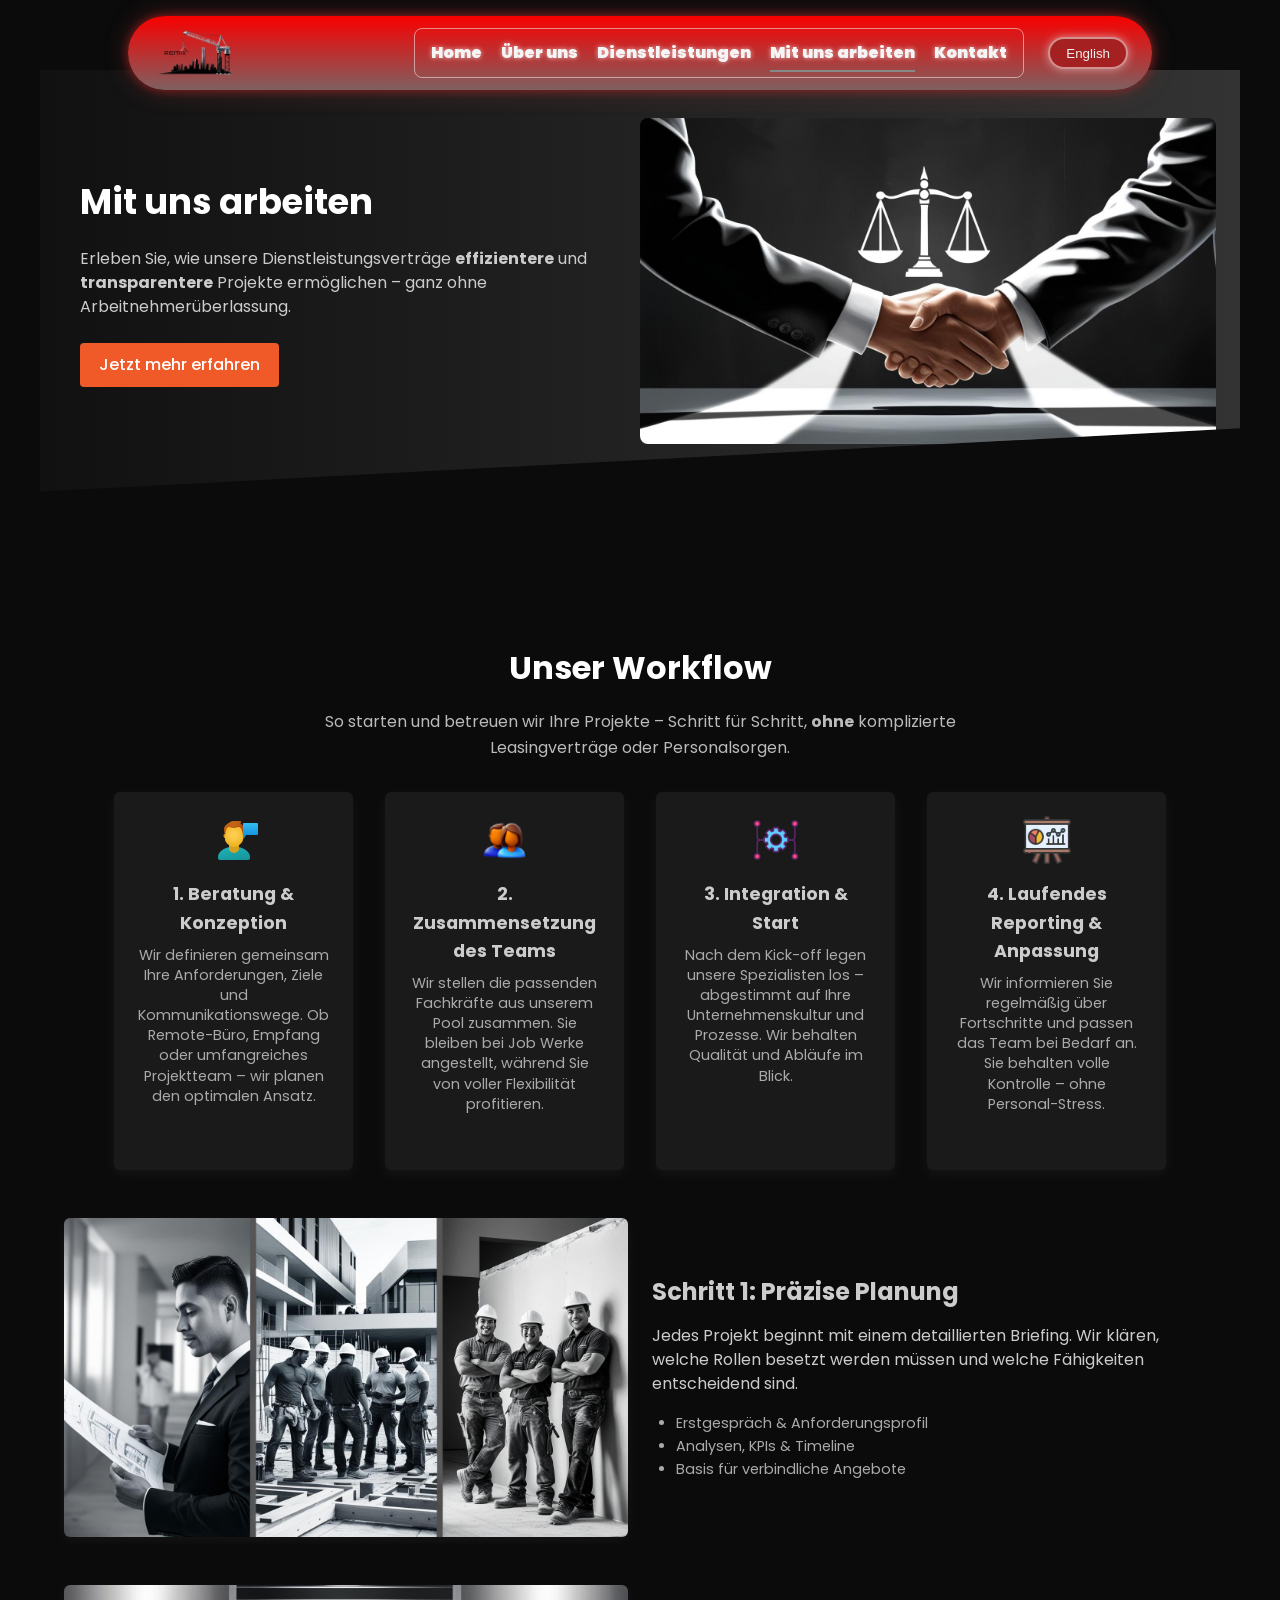
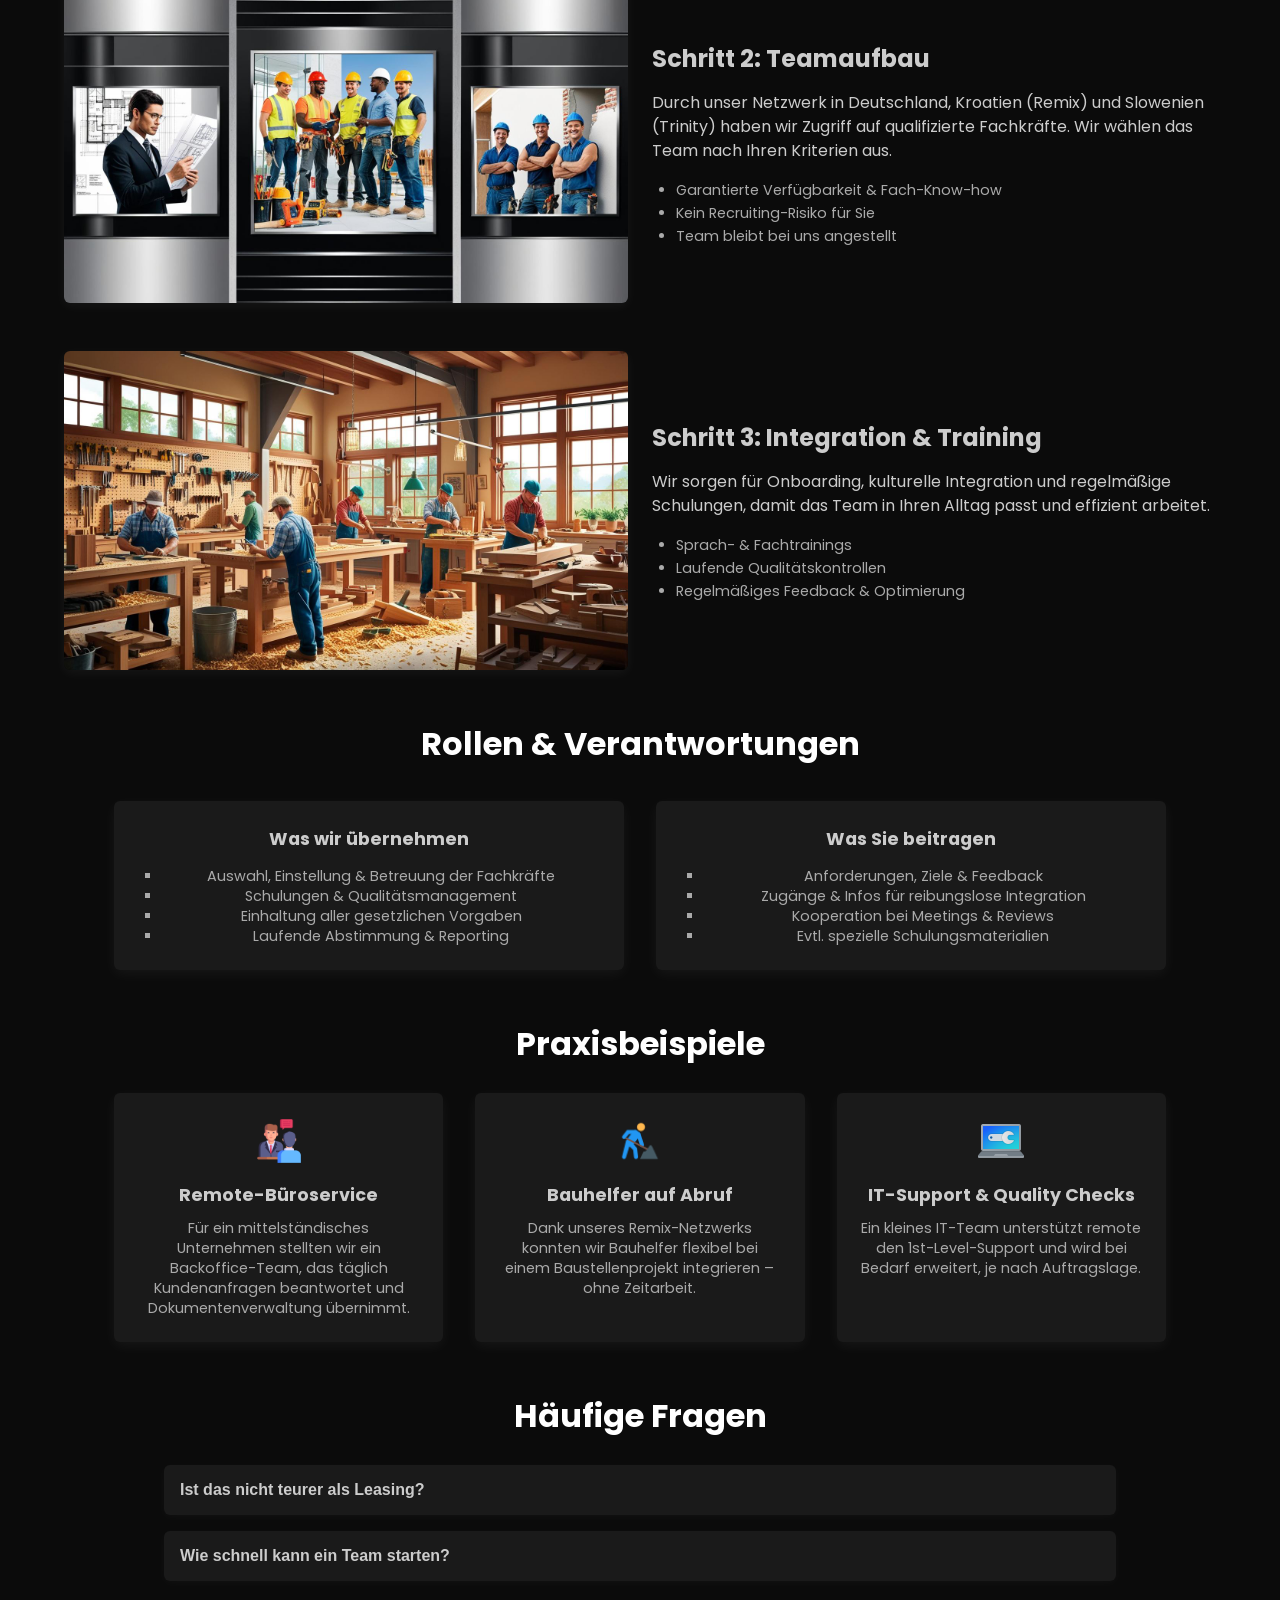
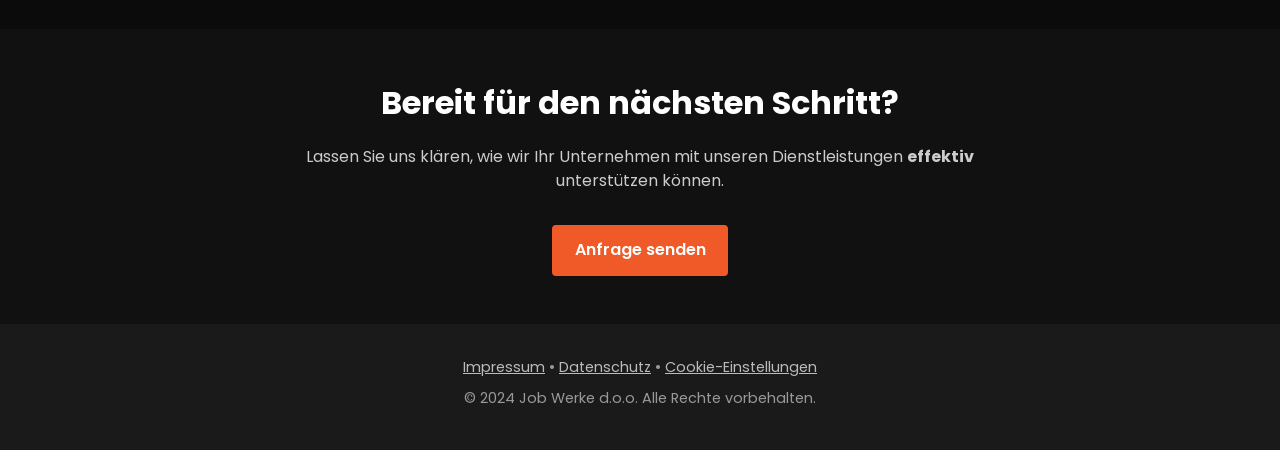
==== arbeiten.html @ 8bd7c4d5 "rr rr" ====
<!DOCTYPE html>
<html lang="de">
<head>
  <meta charset="UTF-8" />
  <title>Mit uns arbeiten – Job Werke d.o.o. | Dienstleistungsvertrag statt Leasing</title>
  <meta
    name="description"
    content="Erfahren Sie, wie die Zusammenarbeit mit Job Werke d.o.o. funktioniert – von der Planung über Team-Zusammenstellung bis zur nahtlosen Integration und Reporting."
  />
  <meta name="viewport" content="width=device-width, initial-scale=1.0" />

  <!-- Google Font -->
  <link
    href="https://fonts.googleapis.com/css2?family=Poppins:wght@400;500;700&display=swap"
    rel="stylesheet"
  />
  
  <!-- Main CSS (to be provided later) -->
  <link rel="stylesheet" href="css/arbeiten.css" />
</head>
<body>
  <!-- ================= NAVBAR ================= -->
  <header class="navbar">
    <div class="navbar__logo">
      <img src="assets/videos/logo33.png" style="max-height: 50px; width: auto;" />
    </div>
    <!-- Hamburger icon (mobile) -->
    <div class="navbar__toggle" id="mobileToggle">
      <span></span>
      <span></span>
      <span></span>
    </div>

    <!-- NAV Menu -->
    <nav class="navbar__menu" id="navbarMenu">
      <!-- GERMAN Links -->
      <div class="navbar__links german">
        <a href="index.html">Home</a>
        <a href="uber-uns.html">Über uns</a>
        <a href="dienstleistungen.html">Dienstleistungen</a>
        <a href="arbeiten.html" class="active">Mit uns arbeiten</a>
        <a href="kontakt.html">Kontakt</a>
      </div>
      <!-- ENGLISH Links -->
      <div class="navbar__links english hidden">
        <a href="index.html?lang=en">Home</a>
        <a href="uber-uns.html?lang=en">About Us</a>
        <a href="dienstleistungen.html?lang=en">Services</a>
        <a href="arbeiten.html?lang=en" class="active">Work With Us</a>
        <a href="kontakt.html?lang=en">Contact</a>
      </div>
      <!-- Language Toggle -->
      <button id="toggleLang" class="lang-btn">English</button>
    </nav>
  </header>


  <!-- ++++++++++++++++++++++++++++++++++++++++++++++
       GERMAN CONTENT
  ++++++++++++++++++++++++++++++++++++++++++++++ -->
  <div class="german">

    <!-- =========================
         ANGLED HERO (GER)
    ========================= -->
    <section class="hero-angled-de">
      <div class="hero-de-inner">
        <div class="hero-text-block">
          <h1>Mit uns arbeiten</h1>
          <p>
            Erleben Sie, wie unsere Dienstleistungsverträge
            <strong>effizientere</strong> und
            <strong>transparentere</strong> Projekte ermöglichen –
            ganz ohne Arbeitnehmerüberlassung.
          </p>
          <a href="#workflowDe" class="hero-btn">Jetzt mehr erfahren</a>
        </div>
        <div class="hero-image-block">
          <img src="assets/img/28.jpg" alt="Teamwork at Job Werke" />
        </div>
      </div>
    </section>

    <!-- =========================
         WORKFLOW (GER)
    ========================= -->
    <section class="workflow-de" id="workflowDe">
      <h2>Unser Workflow</h2>
      <p>
        So starten und betreuen wir Ihre Projekte – Schritt für Schritt,
        <strong>ohne</strong> komplizierte Leasingverträge oder Personalsorgen.
      </p>
      <div class="workflow-steps">
        <div class="workflow-step">
          <div class="step-icon">
            <!-- Place an icon or number here -->
            <img src="assets/icons/icons8-consultation-48.png" alt="Step 1">
         
          </div>
          <div class="step-text">
            <h3>1. Beratung &amp; Konzeption</h3>
            <p>
              Wir definieren gemeinsam Ihre Anforderungen, Ziele und
              Kommunikationswege. Ob Remote-Büro, Empfang oder
              umfangreiches Projektteam – wir planen den optimalen Ansatz.
            </p>
          </div>
        </div>
        <div class="workflow-step">
          <div class="step-icon">
            <img src="assets/icons/icons8-team-50.png" alt="Step 2">
          </div>
          <div class="step-text">
            <h3>2. Zusammensetzung des Teams</h3>
            <p>
              Wir stellen die passenden Fachkräfte aus unserem Pool zusammen.
              Sie bleiben bei Job Werke angestellt, während Sie
              von voller Flexibilität profitieren.
            </p>
          </div>
        </div>
        <div class="workflow-step">
          <div class="step-icon">
            <img src="assets/icons/icons8-integration-64.png" alt="Step 3">
          </div>
          <div class="step-text">
            <h3>3. Integration &amp; Start</h3>
            <p>
              Nach dem Kick-off legen unsere Spezialisten los – abgestimmt
              auf Ihre Unternehmenskultur und Prozesse. Wir behalten
              Qualität und Abläufe im Blick.
            </p>
          </div>
        </div>
        <div class="workflow-step">
          <div class="step-icon">
            <img src="assets/icons/icons8-data-60.png" alt="Step 4">
          </div>
          <div class="step-text">
            <h3>4. Laufendes Reporting &amp; Anpassung</h3>
            <p>
              Wir informieren Sie regelmäßig über Fortschritte
              und passen das Team bei Bedarf an.
              Sie behalten volle Kontrolle – ohne Personal-Stress.
            </p>
          </div>
        </div>
      </div>
    </section>

    <!-- ===========================
         ZIGZAG SECTIONS (GER)
    =========================== -->
    <section class="zigzag-section-de" id="planningDe">
      <div class="zigzag-container">
        <!-- Left image, Right text -->
        <div class="zigzag-item">
          <div class="zigzag-image">
            <img src="assets/img/15.jpg" alt="Projektplanung" />
          </div>
          <div class="zigzag-text">
            <h2>Schritt 1: Präzise Planung</h2>
            <p>
              Jedes Projekt beginnt mit einem detaillierten Briefing.
              Wir klären, welche Rollen besetzt werden müssen
              und welche Fähigkeiten entscheidend sind.
            </p>
            <ul>
              <li>Erstgespräch &amp; Anforderungsprofil</li>
              <li>Analysen, KPIs &amp; Timeline</li>
              <li>Basis für verbindliche Angebote</li>
            </ul>
          </div>
        </div>

        <!-- Right image, Left text -->
        <div class="zigzag-item reverse">
          <div class="zigzag-text">
            <h2>Schritt 2: Teamaufbau</h2>
            <p>
              Durch unser Netzwerk in Deutschland, Kroatien (Remix)
              und Slowenien (Trinity) haben wir Zugriff
              auf qualifizierte Fachkräfte. Wir wählen
              das Team nach Ihren Kriterien aus.
            </p>
            <ul>
              <li>Garantierte Verfügbarkeit &amp; Fach-Know-how</li>
              <li>Kein Recruiting-Risiko für Sie</li>
              <li>Team bleibt bei uns angestellt</li>
            </ul>
          </div>
          <div class="zigzag-image">
            <img src="assets/img/13.jpg" alt="Teamaufbau" />
          </div>
        </div>

        <!-- Left image, Right text -->
        <div class="zigzag-item">
          <div class="zigzag-image">
            <img src="assets/img1/workshops.jpg" alt="Integration und Training" />
          </div>
          <div class="zigzag-text">
            <h2>Schritt 3: Integration &amp; Training</h2>
            <p>
              Wir sorgen für Onboarding, kulturelle Integration
              und regelmäßige Schulungen, damit das Team
              in Ihren Alltag passt und effizient arbeitet.
            </p>
            <ul>
              <li>Sprach- &amp; Fachtrainings</li>
              <li>Laufende Qualitätskontrollen</li>
              <li>Regelmäßiges Feedback &amp; Optimierung</li>
            </ul>
          </div>
        </div>
      </div>
    </section>

    <!-- ===========================
         ROLES & RESPONSIBILITIES (GER)
    =========================== -->
    <section class="roles-responsibilities-de">
      <div class="roles-de-inner">
        <h2>Rollen &amp; Verantwortungen</h2>
        <div class="roles-columns">
          <div class="role-col">
            <h3>Was wir übernehmen</h3>
            <ul>
              <li>Auswahl, Einstellung &amp; Betreuung der Fachkräfte</li>
              <li>Schulungen &amp; Qualitätsmanagement</li>
              <li>Einhaltung aller gesetzlichen Vorgaben</li>
              <li>Laufende Abstimmung &amp; Reporting</li>
            </ul>
          </div>
          <div class="role-col">
            <h3>Was Sie beitragen</h3>
            <ul>
              <li>Anforderungen, Ziele &amp; Feedback</li>
              <li>Zugänge &amp; Infos für reibungslose Integration</li>
              <li>Kooperation bei Meetings &amp; Reviews</li>
              <li>Evtl. spezielle Schulungsmaterialien</li>
            </ul>
          </div>
        </div>
      </div>
    </section>
    <!-- ==========================
      MINI CASE STUDIES (GER)
    ========================== -->
    <section class="mini-cases-de">
      <h2>Praxisbeispiele</h2>
      <div class="mini-case-grid">
        <div class="case-card">
          <div class="step-icon">
         <img src="assets/icons/conversation.png" alt="Remote Office Icon">
       </div>
       <h3>Remote-Büroservice</h3>
       <p>
         Für ein mittelständisches Unternehmen stellten wir
         ein Backoffice-Team, das täglich Kundenanfragen beantwortet
         und Dokumentenverwaltung übernimmt.
       </p>
        </div>
        <div class="case-card">
       <div class="step-icon">
         <img src="assets/icons/icons8-construction-50.png" alt="Construction Icon">
       </div>
       <h3>Bauhelfer auf Abruf</h3>
       <p>
         Dank unseres Remix-Netzwerks konnten wir Bauhelfer
         flexibel bei einem Baustellenprojekt integrieren –
         ohne Zeitarbeit.
       </p>
        </div>
        <div class="case-card">
          <div class="step-icon">
         <img src="assets/icons/icons8-computer-support-48.png" alt="IT Support Icon">
       </div>
       <h3>IT-Support &amp; Quality Checks</h3>
       <p>
         Ein kleines IT-Team unterstützt remote den 1st-Level-Support
         und wird bei Bedarf erweitert, je nach Auftragslage.
       </p>
        </div>
      </div>
    </section>

    <!-- ==========================
      FAQ SECTION (GER)
    ========================== -->
    <section class="faq-accordion-de">
      <h2>Häufige Fragen</h2>
      <div class="faq-accordion-wrapper">
        <div class="faq-accordion-item">
       <button class="faq-accordion-question">Ist das nicht teurer als Leasing?</button>
       <div class="faq-accordion-answer">
         <p>
        In vielen Fällen sogar günstiger, da Sie
        keine Leasinggebühren zahlen und wir
        Sozialabgaben übernehmen – ein Full-Service-Paket.
         </p>
       </div>
        </div>
        <div class="faq-accordion-item">
       <button class="faq-accordion-question">Wie schnell kann ein Team starten?</button>
       <div class="faq-accordion-answer">
         <p>
        Das hängt von der Fachrichtung und Verfügbarkeit ab. 
        Oft können wir innerhalb weniger Wochen einsatzbereit sein.
         </p>
       </div>
        </div>
      </div>
    </section>

    <!-- ==========================
         FINAL CTA (GER)
    ========================== -->
    <section class="final-cta-de">
      <div class="final-cta-inner">
        <h2>Bereit für den nächsten Schritt?</h2>
        <p>
          Lassen Sie uns klären, wie wir Ihr Unternehmen
          mit unseren Dienstleistungen
          <strong>effektiv</strong> unterstützen können.
        </p>
        <a href="kontakt.html#name" class="cta-btn">Anfrage senden</a>
      </div>
    </section>

  </div><!-- /.german -->


  <!-- ++++++++++++++++++++++++++++++++++++++++++++++
       ENGLISH CONTENT
  ++++++++++++++++++++++++++++++++++++++++++++++ -->
  <div class="english hidden">

    <!-- =========================
         ANGLED HERO (EN)
    ========================= -->
    <section class="hero-angled-en">
      <div class="hero-en-inner">
        <div class="hero-text-block">
          <h1>Work With Us</h1>
          <p>
            Discover how our service contracts deliver
            <strong>efficient</strong> and
            <strong>transparent</strong> project support
            without the hassles of temp staffing.
          </p>
          <a href="#workflowEn" class="hero-btn">Learn More</a>
        </div>
        <div class="hero-image-block">
          <img src="assets/img/28.jpg" alt="Teamwork at Job Werke" />
        </div>
      </div>
    </section>

    <!-- =========================
         WORKFLOW (EN)
    ========================= -->
    <section class="workflow-en" id="workflowEn">
      <h2>Our Workflow</h2>
      <p>
        We launch and manage your projects step by step,
        <strong>without</strong> complex leasing contracts or
        burdensome staffing concerns.
      </p>
      <div class="workflow-steps">
        <div class="workflow-step">
          <div class="step-icon">
            <img src="assets/icons/icons8-consultation-48.png" alt="Step 1">
          </div>
          <div class="step-text">
            <h3>1. Consultation &amp; Plan</h3>
            <p>
              Together we define your needs, from remote admin
              to a dedicated project team. We set goals,
              communication methods, and success metrics.
            </p>
          </div>
        </div>
        <div class="workflow-step">
          <div class="step-icon">
            <img src="assets/icons/icons8-team-50.png" alt="Step 2">
          </div>
          <div class="step-text">
            <h3>2. Team Assembly</h3>
            <p>
              We pick the right professionals from our pool,
              fully employed by us, so you gain maximum flexibility
              with minimal risk.
            </p>
          </div>
        </div>
        <div class="workflow-step">
          <div class="step-icon">
            <img src="assets/icons/icons8-integration-64.png" alt="Step 3">
          </div>
          <div class="step-text">
            <h3>3. Integration &amp; Kick-off</h3>
            <p>
              After onboarding, our specialists align with your
              culture and processes while we monitor quality
              and performance.
            </p>
          </div>
        </div>
        <div class="workflow-step">
          <div class="step-icon">
            <img src="assets/icons/icons8-data-60.png" alt="Step 4">
          </div>
          <div class="step-text">
            <h3>4. Ongoing Updates &amp; Adaptation</h3>
            <p>
              We provide regular status reports,
              adjusting team size or scope as needed –
              ensuring you’re always in control.
            </p>
          </div>
        </div>
      </div>
    </section>

    <!-- ===========================
         ZIGZAG SECTIONS (EN)
    =========================== -->
    <section class="zigzag-section-en" id="planningEn">
      <div class="zigzag-container">
        <!-- Left image, Right text -->
        <div class="zigzag-item">
          <div class="zigzag-image">
            <img src="assets/img/15.jpg" alt="Project planning" />
          </div>
          <div class="zigzag-text">
            <h2>Step 1: Precise Planning</h2>
            <p>
              Every project begins with a thorough briefing
              to identify the roles needed and key qualifications.
            </p>
            <ul>
              <li>Initial discussion &amp; requirements</li>
              <li>KPIs &amp; timeline definitions</li>
              <li>Basis for reliable proposals</li>
            </ul>
          </div>
        </div>

        <!-- Right image, Left text -->
        <div class="zigzag-item reverse">
          <div class="zigzag-text">
            <h2>Step 2: Team Setup</h2>
            <p>
              Using our network in Germany, Croatia (Remix),
              and Slovenia (Trinity), we source specialists
              tailored to your criteria, all on our payroll.
            </p>
            <ul>
              <li>Guaranteed availability &amp; expertise</li>
              <li>No recruiting risk on your end</li>
              <li>Staff remains employed by us</li>
            </ul>
          </div>
          <div class="zigzag-image">
            <img src="assets/img/13.jpg" alt="Team building" />
          </div>
        </div>

        <!-- Left image, Right text -->
        <div class="zigzag-item">
          <div class="zigzag-image">
            <img src="assets/img1/workshops.jpg" alt="Integration und Training" />
          </div>
          <div class="zigzag-text">
            <h2>Step 3: Integration &amp; Training</h2>
            <p>
              We handle onboarding, cultural alignment,
              and ongoing training to ensure productivity
              fits your daily operations.
            </p>
            <ul>
              <li>Language &amp; technical sessions</li>
              <li>Continuous quality oversight</li>
              <li>Regular feedback &amp; improvements</li>
            </ul>
          </div>
        </div>
      </div>
    </section>

    <!-- ===========================
         ROLES & RESPONSIBILITIES (EN)
    =========================== -->
    <section class="roles-responsibilities-en">
      <div class="roles-en-inner">
        <h2>Roles &amp; Responsibilities</h2>
        <div class="roles-columns">
          <div class="role-col">
            <h3>What We Provide</h3>
            <ul>
              <li>Recruitment, employment &amp; management of staff</li>
              <li>Training &amp; quality monitoring</li>
              <li>Legal compliance &amp; obligations</li>
              <li>Regular updates &amp; reports</li>
            </ul>
          </div>
          <div class="role-col">
            <h3>What You Bring</h3>
            <ul>
              <li>Project requirements, goals &amp; feedback</li>
              <li>Essential access &amp; info for seamless integration</li>
              <li>Collaboration in meetings &amp; reviews</li>
              <li>Optional specialized training material</li>
            </ul>
          </div>
        </div>
      </div>
    </section>

    <!-- ==========================
         MINI CASE STUDIES (EN)
    ========================== -->
    <section class="mini-cases-en">
      <h2>Practical Examples</h2>
      <div class="mini-case-grid">
        <div class="case-card">
          <div class="step-icon">
            <img src="assets/icons/icons8-data-60.png" alt="IT Support Icon">
          </div>
          <h3>Remote Back Office</h3>
          <p>
            We supplied a remote admin team for a mid-sized company,
            handling daily inquiries and document management.
          </p>
        </div>
        <div class="case-card">
          <div class="step-icon">
            <img src="assets/icons/icons8-construction-50.png" alt="IT Support Icon">
          </div>
          <h3>On-Call Construction Helpers</h3>
          <p>
            Through our Remix network, we integrated flexible
            construction workers at a job site –
            <strong>without</strong> leasing models.
          </p>
        </div>
        <div class="case-card">
          <div class="step-icon">
            <img src="assets/icons/icons8-computer-support-48.png" alt="IT Support Icon">
          </div>
          <h3>IT Support & QA</h3>
          <p>
            A small IT team provides remote first-level support,
            easily scaled up or down as workloads change.
          </p>
        </div>
      </div>
    </section>

    <!-- ==========================
         FAQ SECTION (EN)
    ========================== -->
    <section class="faq-accordion-en">
      <h2>FAQ</h2>
      <div class="faq-accordion-wrapper">
        <div class="faq-accordion-item">
          <button class="faq-accordion-question">Is this more expensive than temp staffing?</button>
          <div class="faq-accordion-answer">
            <p>
              Often more cost-effective, since you avoid temp agency fees
              and we handle payroll &amp; benefits under one service package.
            </p>
          </div>
        </div>
        <div class="faq-accordion-item">
          <button class="faq-accordion-question">How quickly can a team start?</button>
          <div class="faq-accordion-answer">
            <p>
              It depends on the roles required, 
              but we can frequently mobilize staff within a few weeks.
            </p>
          </div>
        </div>
      </div>
    </section>

    <!-- =========================
         FINAL CTA (EN)
    ========================= -->
    <section class="final-cta-en">
      <div class="final-cta-inner">
        <h2>Ready for the Next Step?</h2>
        <p>
          Let’s explore how our services can
          <strong>efficiently</strong> strengthen your operations.
        </p>
        <a href="kontakt.html?lang=en#name-en" class="cta-btn">Send Inquiry</a>
      </div>
    </section>

  </div><!-- /.english -->


  <!-- ================= FOOTER ================= -->
  <footer class="footer">
    <p>
      <a href="impressum.html">Impressum</a> &bull;
      <a href="datenschutz.html">Datenschutz</a> &bull;
      <a href="cookie.html">Cookie-Einstellungen</a>
    </p>
    <p>&copy; 2024 Job Werke d.o.o. Alle Rechte vorbehalten.</p>
  </footer>

  <!-- OPTIONAL JS for toggles, FAQ, etc. -->
  <script src="js/arbeiten.js"></script>
  <script>
    // MOBILE NAV
    const mobileToggle = document.getElementById('mobileToggle');
    const navbarMenu = document.getElementById('navbarMenu');
    mobileToggle.addEventListener('click', () => {
      navbarMenu.classList.toggle('nav-open');
    });

    // LANG TOGGLE
    const langBtn = document.getElementById('toggleLang');
    const germanDivs = document.querySelectorAll('.german');
    const englishDivs = document.querySelectorAll('.english');
    let isGerman = true;

    langBtn.addEventListener('click', () => {
      isGerman = !isGerman;
      germanDivs.forEach(div => div.classList.toggle('hidden', !isGerman));
      englishDivs.forEach(div => div.classList.toggle('hidden', isGerman));
      langBtn.textContent = isGerman ? 'English' : 'Deutsch';
    });
  </script>
</body>
</html>
---- css/arbeiten.css ----
/***************************************************************
  1) GLOBAL RESET & BASE
***************************************************************/
* {
  margin: 0;
  padding: 0;
  box-sizing: border-box;
}
html, body {
  font-family: 'Poppins', sans-serif;
  background: #0b0b0b; /* overall black background */
  color: #ccc;
  line-height: 1.6;
  scroll-behavior: smooth;
  -webkit-font-smoothing: antialiased;
  -moz-osx-font-smoothing: grayscale;
}
a {
  color: inherit;
  text-decoration: none;
  transition: color 0.3s ease;
}
a:hover {
  color: #fff;
}
img, video {
  display: block;
  width: 100%;
  height: auto;
}
.hidden {
  display: none !important;
}
/* body offset for navbar if it's fixed */
body::before {
  content: "";
  display: block;
  height: 70px;
}

/***************************************************************
  2) NAVBAR
***************************************************************/
.navbar {
  position: fixed;
  /* Positioning */
  top: 1rem;            /* space from the top */
  left: 50%;            /* center horizontally */
  transform: translateX(-50%);
  
  /* Size & layout */
  width: 80%;           /* or however wide you want it */
  display: flex;
  align-items: center;
  justify-content: space-between;
  
  /* Look & feel */
  background: linear-gradient(360deg, #7f6060, #f90000);  /* gradient color */
  padding: 0.75rem 1.5rem;
  border-radius: 9999px;     /* large radius for that “pill” shape */
  
  /* Glow / Shadow */
  box-shadow: 0 0 10px rgba(175, 27, 27, 0.7),
              0 0 25px rgba(182, 62, 62, 0.4);
  
  /* Layer above page content */
  z-index: 9999;
}
.navbar__logo {
  flex-shrink: 0;
}
.navbar-logo-video {
  max-height: 50px;
  object-fit: contain;
  pointer-events: none;
  transition: transform 0.3s ease;
}
.navbar__logo:hover .navbar-logo-video {
  transform: scale(1.05);
}

/* Hamburger for mobile */
.navbar__toggle {
  display: none;
  flex-direction: column;
  gap: 4px;
  margin-left: auto;
  cursor: pointer;
}
.navbar__toggle span {
  width: 24px;
  height: 3px;
  background: #fff;
  border-radius: 2px;
  transition: all 0.3s ease;
}

/* Desktop menu */
.navbar__menu {
  display: flex;
  align-items: center;
  gap: 1.5rem;
  margin-left: auto;
}

/* Nav links */
.navbar__links {
  display: flex;
  align-items: center;
  gap: 1.2rem;
  font-weight: bold;
  color: #fff;
  text-shadow: 0 0 5px rgba(255, 255, 255, 0.7);
  border: 1px solid rgba(255, 255, 255, 0.5);
  padding: 0.5rem 1rem;
  backdrop-filter: blur(5px);
  border-radius: 8px;
}
.navbar__links a {
  font-weight: 1000;
  color: #f5f5f5;
  position: relative;
  padding: 0.2rem 0;
}
.navbar__links a.active::after {
  content: "";
  position: absolute;
  left: 0;
  bottom: -3px;
  width: 100%;
  height: 2px;
  background: #888; /* subtle silver for active link */
}
.navbar__links a:hover {
  color: #fff; 
}

/* Language btn */
.lang-btn {
  background: #a52121;
  color: #eee;
  padding: 0.4rem 1rem;
  border-radius: 100px;
  font-weight: 500;
  border: 2px solid rgba(255, 255, 255, 0.5); /* solid blur border */
  cursor: pointer;
  transition: background 0.3s ease, border-color 0.3s ease;
  box-shadow: 0 0 10px rgba(255, 255, 255, 0.5); /* shiny effect */
}
.lang-btn:hover {
  background: #666;
  border-color: rgba(255, 255, 255, 0.8); /* more shiny on hover */
}

/* Mobile nav */
@media (max-width: 768px) {
  .navbar {
    height: 60px;
  }
  .navbar__toggle {
    display: flex;
    margin-left: auto;
  }
  .navbar__menu {
    position: absolute;
    top: 60px;
    left: 0;
    flex-direction: column;
    width: 100%;
    gap: 1rem;
    background: #1a1a1a;
    padding: 1rem 2rem;
    transform: translateY(-120%);
    transition: transform 0.3s ease;
    z-index: 99;
  }
  .navbar__menu.nav-open {
    transform: translateY(0);
  }
  .navbar__links {
    flex-direction: column;
    gap: 0.75rem;
  }
}
/***************************************************************
  3) HERO ANGLED (GER/EN)
***************************************************************/
.hero-angled-de, .hero-angled-en {
  position: relative;
  width: 100%;
  min-height: 60vh;
  background: #0b0b0b;
  margin-bottom: 2rem;
}
.hero-de-inner, .hero-en-inner {
  display: flex;
  flex-wrap: wrap;
  align-items: center;
  max-width: 1200px;
  margin: 0 auto;
  padding: 3rem 1.5rem;
  /* angled background using clip-path */
  clip-path: polygon(0 0, 100% 0, 100% 85%, 0 100%);
  background: linear-gradient(to right, #111, #333);
}
.hero-text-block {
  flex: 1 1 400px;
  color: #ccc;
  padding: 1rem;
}
.hero-text-block h1 {
  font-size: 2.2rem;
  margin-bottom: 1rem;
  color: #fff;
}
.hero-text-block p {
  line-height: 1.5;
  margin-bottom: 1.5rem;
  color: #ccc;
}
/* ============== BRAND-RED FOR .hero-btn ============== */
.hero-text-block a.hero-btn {
  display: inline-block;
  padding: 0.6rem 1.2rem;
  background: #f05a28; /* brand red */
  color: #fff;
  border-radius: 4px;
  font-weight: 500;
  transition: background 0.3s ease, transform 0.3s ease;
}
.hero-text-block a.hero-btn:hover {
  background: #d54f22; /* deeper red */
  transform: translateY(-2px);
}
/* hero image block */
.hero-image-block {
  flex: 1 1 400px;
  overflow: hidden;
  text-align: center;
}
.hero-image-block img {
  max-height: 400px;
  border-radius: 8px;
  box-shadow: 0 4px 16px rgba(255,255,255,0.05);
  object-fit: cover;
  transition: transform 0.4s ease;
}
.hero-image-block:hover img {
  transform: scale(1.04);
}
@media (max-width: 768px) {
  .hero-de-inner, .hero-en-inner {
    clip-path: none;
    background: #222;
    flex-direction: column;
    text-align: center;
  }
  .hero-image-block img {
    max-height: 200px;
    margin-top: 1rem;
  }
}

/***************************************************************
  4) WORKFLOW (GER/EN)
***************************************************************/
.workflow-de, .workflow-en {
  max-width: 1100px;
  margin: 2rem auto;
  padding: 0 1.5rem;
  text-align: center;
}
.workflow-de h2, .workflow-en h2 {
  font-size: 2rem;
  color: #fff;
  margin-bottom: 1rem;
}
.workflow-de p, .workflow-en p {
  max-width: 700px;
  margin: 0 auto 2rem;
  color: #bbb;
}
.workflow-steps {
  display: grid;
  grid-template-columns: repeat(auto-fit, minmax(220px,1fr));
  gap: 2rem;
}
.workflow-step {
  background: #1a1a1a;
  border-radius: 6px;
  padding: 1.5rem;
  box-shadow: 0 4px 14px rgba(255,255,255,0.05);
  transition: transform 0.3s ease;
}
.workflow-step:hover {
  transform: translateY(-3px);
}
.step-icon {
  margin-bottom: 1rem;
}
.step-icon img {
  width: 48px;
  height: 48px;
  object-fit: contain;
}

.step-icon img {
  display: block;
  margin: 0 auto;
}

.step-text h3 {
  color: #ccc;
  font-size: 1.1rem;
  margin-bottom: 0.5rem;
}
.step-text p {
  color: #aaa;
  font-size: 0.9rem;
  line-height: 1.4;
}

/***************************************************************
  5) ZIGZAG SECTION (GER/EN)
***************************************************************/
.zigzag-section-de, .zigzag-section-en {
  max-width: 1200px;
  margin: 3rem auto;
  padding: 0 1.5rem;
}
.zigzag-container {
  display: flex;
  flex-direction: column;
  gap: 3rem;
}
.zigzag-item {
  display: flex;
  flex-wrap: wrap;
  gap: 1.5rem;
  align-items: center;
}
.zigzag-image {
  flex: 1 1 400px;
  overflow: hidden;
  border-radius: 6px;
  box-shadow: 0 3px 12px rgba(255,255,255,0.05);
  transition: transform 0.3s ease;
}
.zigzag-image img {
  width: 100%;
  height: auto;
  object-fit: cover;
}
.zigzag-text {
  flex: 1 1 400px;
  color: #ccc;
}
.zigzag-text h2 {
  font-size: 1.5rem;
  margin-bottom: 0.8rem;c
  color: #fff;
}
.zigzag-text p {
  margin-bottom: 1rem;
  line-height: 1.5;
}
.zigzag-text ul {
  list-style: disc;
  margin-left: 1.5rem;
  color: #aaa;
  font-size: 0.9rem;
}
.zigzag-item:hover .zigzag-image {
  transform: scale(1.02);
}
/* Reverse layout for every second item */
.zigzag-item.reverse {
  flex-direction: row-reverse;
}
@media (max-width: 768px) {
  .zigzag-item, .zigzag-item.reverse {
    flex-direction: column;
  }
}

/***************************************************************
  6) ROLES & RESPONSIBILITIES (GER/EN)
***************************************************************/
.roles-responsibilities-de, .roles-responsibilities-en {
  max-width: 1100px;
  margin: 3rem auto;
  padding: 0 1.5rem;
  text-align: center;
}
.roles-responsibilities-de h2, .roles-responsibilities-en h2 {
  font-size: 2rem;
  color: #fff;
  margin-bottom: 1.5rem;
}
.roles-de-inner, .roles-en-inner {
  margin-top: 1rem;
  color: #bbb;
}
.roles-columns {
  display: flex;
  flex-wrap: wrap;
  gap: 2rem;
  justify-content: center;
  margin-top: 2rem;
}
.role-col {
  flex: 1 1 300px;
  background: #1a1a1a;
  padding: 1.5rem;
  border-radius: 6px;
  box-shadow: 0 4px 14px rgba(255,255,255,0.05);
  transition: transform 0.3s ease;
}
.role-col:hover {
  transform: translateY(-3px);
}
.role-col h3 {
  font-size: 1.1rem;
  color: #ccc;
  margin-bottom: 0.75rem;
}
.role-col ul {
  list-style: square;
  margin-left: 1.5rem;
  color: #aaa;
  font-size: 0.9rem;
  line-height: 1.4;
}

/***************************************************************
  7) MINI CASES (GER/EN)
***************************************************************/
.mini-cases-de, .mini-cases-en {
  max-width: 1100px;
  margin: 3rem auto;
  padding: 0 1.5rem;
  text-align: center;
}
.mini-cases-de h2, .mini-cases-en h2 {
  font-size: 2rem;
  color: #fff;
  margin-bottom: 1.5rem;
}
.mini-case-grid {
  display: grid;
  grid-template-columns: repeat(auto-fit, minmax(240px, 1fr));
  gap: 2rem;
}
.case-card {
  background: #1a1a1a;
  padding: 1.5rem;
  border-radius: 6px;
  box-shadow: 0 4px 14px rgba(255,255,255,0.05);
  transition: transform 0.3s ease;
}
.case-card:hover {
  transform: translateY(-3px);
}
.case-card h3 {
  font-size: 1.1rem;
  color: #ccc;
  margin-bottom: 0.5rem;
}
.case-card p {
  font-size: 0.9rem;
  color: #aaa;
  line-height: 1.4;
}

/***************************************************************
  8) FAQ ACCORDION (GER/EN)
***************************************************************/
.faq-accordion-de, .faq-accordion-en {
  max-width: 1000px;
  margin: 3rem auto;
  padding: 0 1.5rem;
  color: #ccc;
}
.faq-accordion-de h2, .faq-accordion-en h2 {
  font-size: 2rem;
  color: #fff;
  text-align: center;
  margin-bottom: 1.5rem;
}
.faq-accordion-wrapper {
  margin-top: 1rem;
}
.faq-accordion-item {
  background: #1a1a1a;
  border-radius: 6px;
  margin-bottom: 1rem;
  box-shadow: 0 2px 10px rgba(255,255,255,0.03);
  overflow: hidden;
  transition: transform 0.3s ease;
}
.faq-accordion-item:hover {
  transform: translateY(-3px);
}
.faq-accordion-question {
  background: none;
  border: none;
  width: 100%;
  text-align: left;
  padding: 1rem;
  font-size: 1rem;
  color: #ccc;
  font-weight: 600;
  cursor: pointer;
  transition: background 0.3s ease;
}
.faq-accordion-question:hover {
  background: #2a2a2a;
}
.faq-accordion-answer {
  max-height: 0;
  overflow: hidden;
  transition: max-height 0.3s ease;
  background: #222;
  padding: 0 1rem;
}
.faq-accordion-answer p {
  margin: 0.75rem 0;
  font-size: 0.9rem;
  color: #aaa;
  line-height: 1.4;
}

/***************************************************************
  9) FINAL CTA SECTION (GER/EN)
***************************************************************/
.final-cta-de, .final-cta-en {
  background: #111;
  color: #ccc;
  text-align: center;
  padding: 3rem 1.5rem;
  margin-top: 3rem;
}
.final-cta-inner {
  max-width: 700px;
  margin: 0 auto;
}
.final-cta-inner h2 {
  font-size: 2rem;
  color: #fff;
  margin-bottom: 1rem;
}
.final-cta-inner p {
  margin-bottom: 2rem;
  line-height: 1.5;
  font-size: 1rem;
}
/* =========== BRAND-RED FOR CTA BUTTON =========== */
.cta-btn {
  display: inline-block;
  background: #f05a28; /* brand red */
  color: #fff;
  padding: 0.8rem 1.4rem;
  border-radius: 4px;
  font-weight: 600;
  transition: background 0.3s ease, transform 0.3s ease;
}
.cta-btn:hover {
  background: #d54f22; /* deeper red on hover */
  transform: translateY(-2px);
}

/***************************************************************
  10) FOOTER
***************************************************************/
.footer {
  background: #1a1a1a;
  text-align: center;
  padding: 2rem 1rem;
  font-size: 0.9rem;
  color: #999;
}
.footer p {
  margin-bottom: 0.5rem;
}
.footer a {
  color: #bbb;
  text-decoration: underline;
}
.footer a:hover {
  color: #fff;
}

/***************************************************************
  11) RESPONSIVE TWEAKS
***************************************************************/
@media (max-width: 768px) {
  .hero-de-inner, .hero-en-inner {
    flex-direction: column;
    clip-path: none;
    background: #222;
  }
  .hero-text-block, .hero-image-block {
    flex: 1 1 100%;
    text-align: center;
  }
  .zigzag-item, .zigzag-item.reverse {
    flex-direction: column;
  }
  .zigzag-item.reverse {
    flex-direction: column-reverse;
  }
  .roles-columns {
    flex-direction: column;
  }
  .workflow-steps {
    grid-template-columns: 1fr;
  }
  .mini-case-grid {
    grid-template-columns: 1fr;
  }
}

/* +++++++++++++++++++++++++++++++++++++++++++++++++++++++++++++
   OPTIONAL EXTRA CLASSES FOR BRAND-RED HIGHLIGHTS
   (Badges, highlight words, accent boxes, etc.)
+++++++++++++++++++++++++++++++++++++++++++++++++++++++++++++ */

/* 1) Full-Red Headings:
   Apply <h2 class="title-red">...<h2> to color that heading red. */
.title-red {
  color: #f05a28;
}

/* 2) Single-word highlight inside headings or text:
   <span class="highlight-red">word</span> */
.highlight-red {
  color: #f05a28;
  font-weight: 600;
}

/* 3) A small brand-red "badge" next to text:
   <span class="notification-badge">NEU</span> */
.notification-badge {
  display: inline-block;
  background: #f05a28;
  color: #fff;
  padding: 0.3rem 0.6rem;
  border-radius: 16px;
  font-size: 0.75rem;
  font-weight: 500;
  margin-left: 0.5rem;
}

/* 4) An accent box with a brand-red left border:
   <div class="accent-box">Content here</div> */
.accent-box {
  border-left: 4px solid #f05a28;
  background: rgba(240, 90, 40, 0.08);
  padding: 1rem;
  margin: 1rem 0;
}

/* 5) Large stats with brand-red numbers:
   <div class="big-stats"><span class="number">1,000+</span> Fachkräfte</div> */
.big-stats {
  font-size: 1.2rem;
  color: #ccc;
}
.big-stats .number {
  color: #f05a28; /* brand red number */
  font-size: 2rem;
  font-weight: 700;
  margin-right: 0.3rem;
}
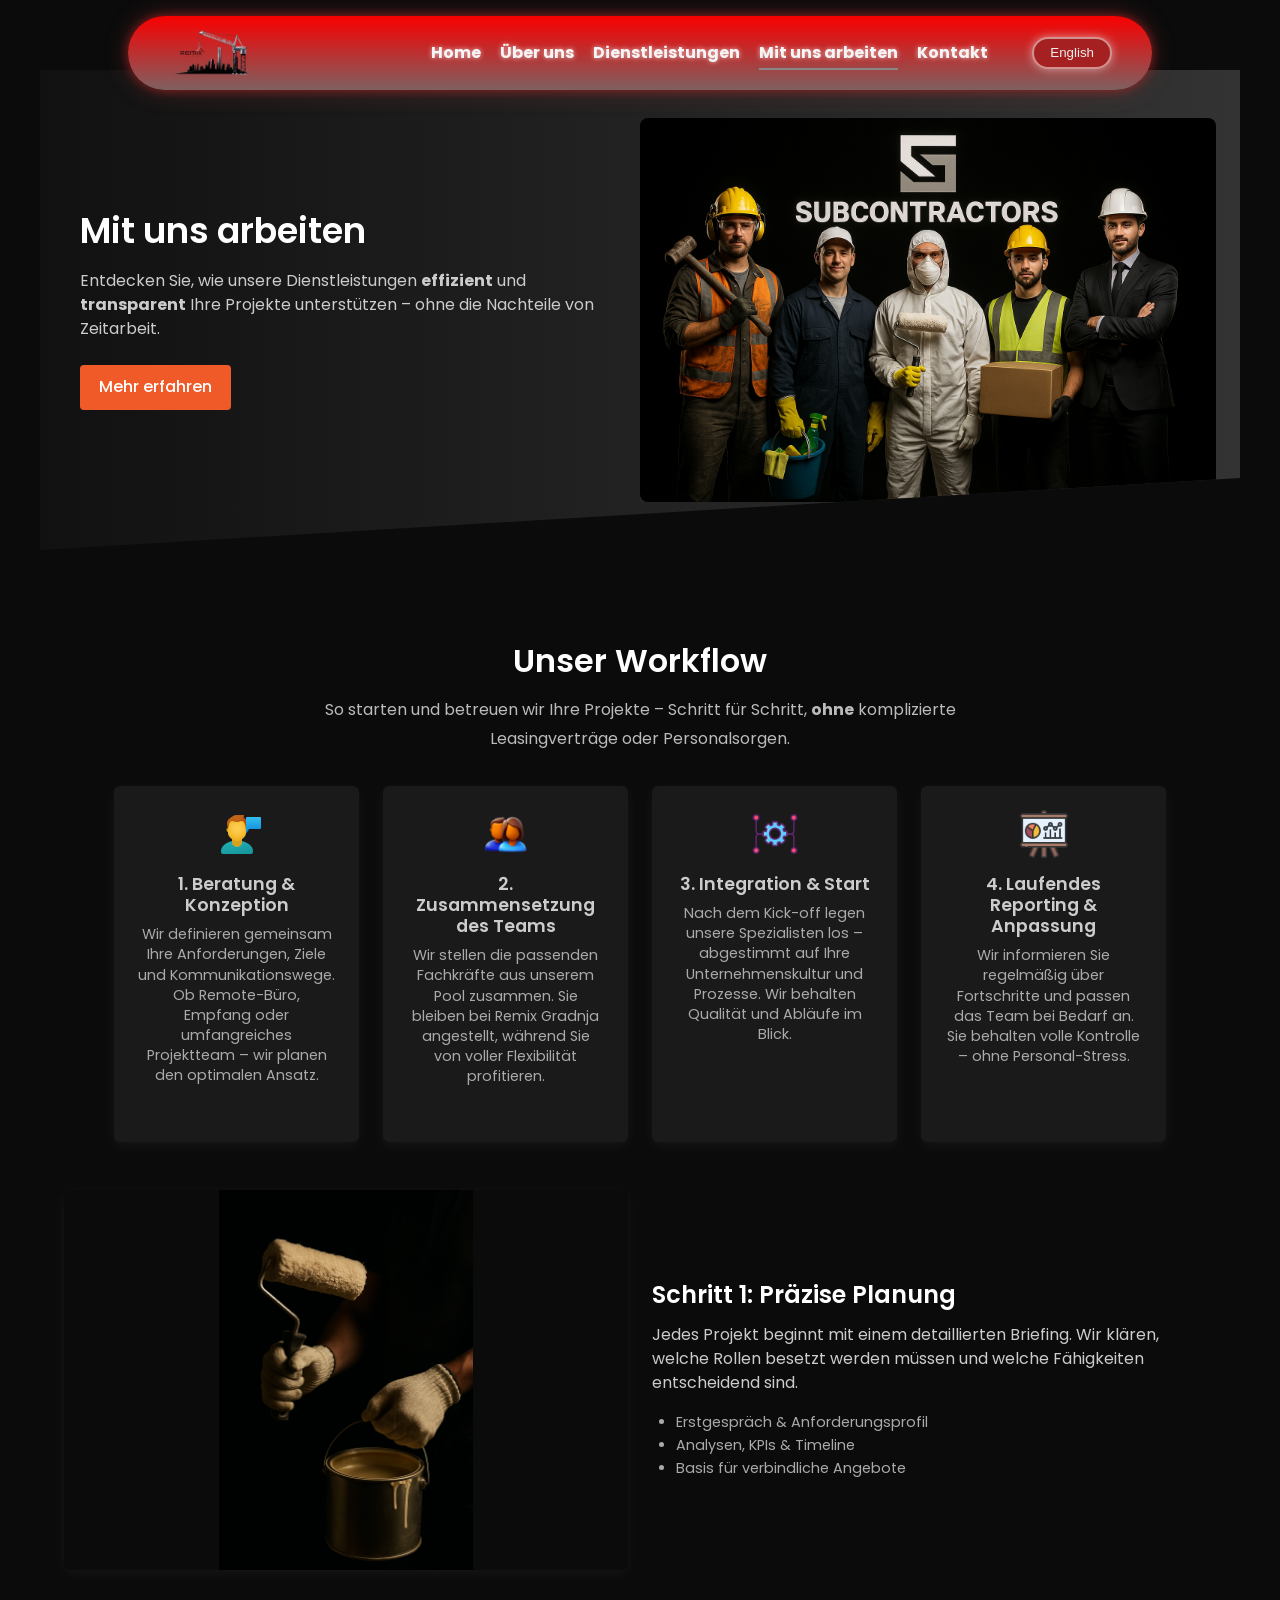
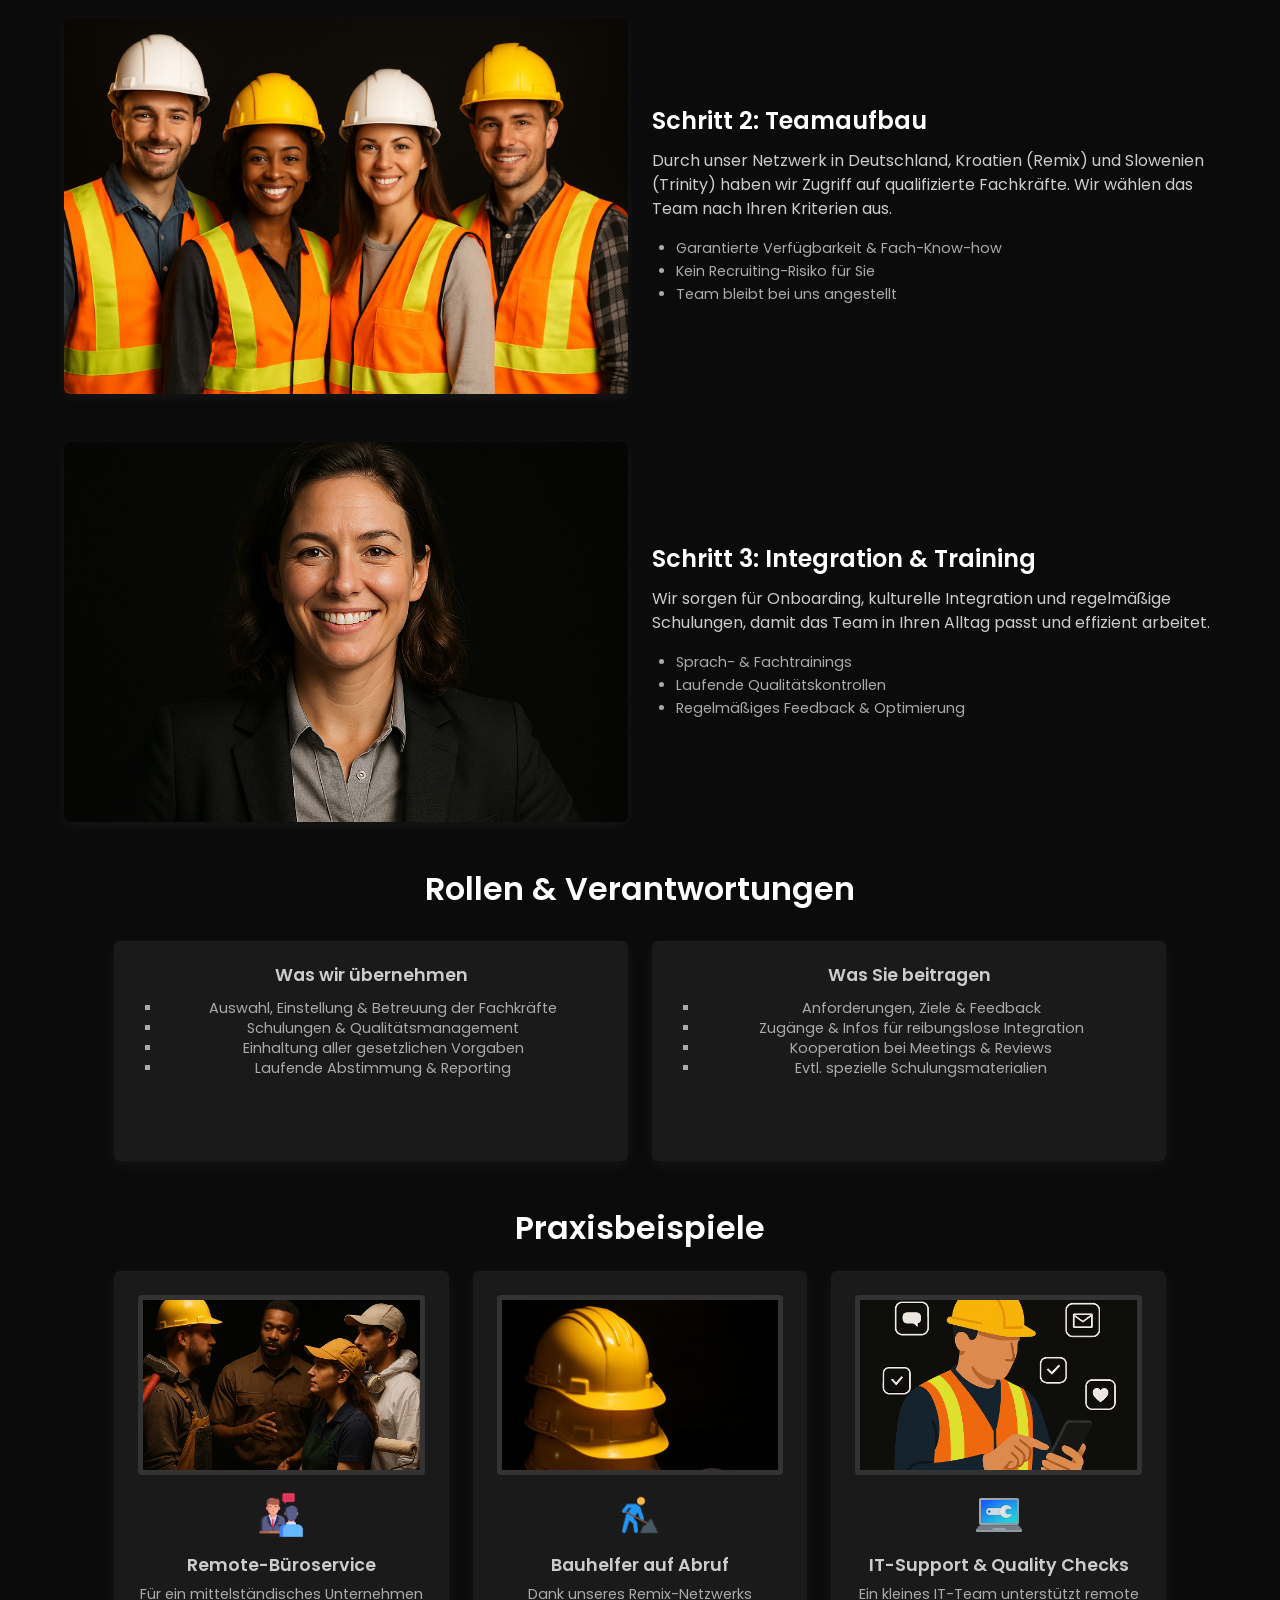
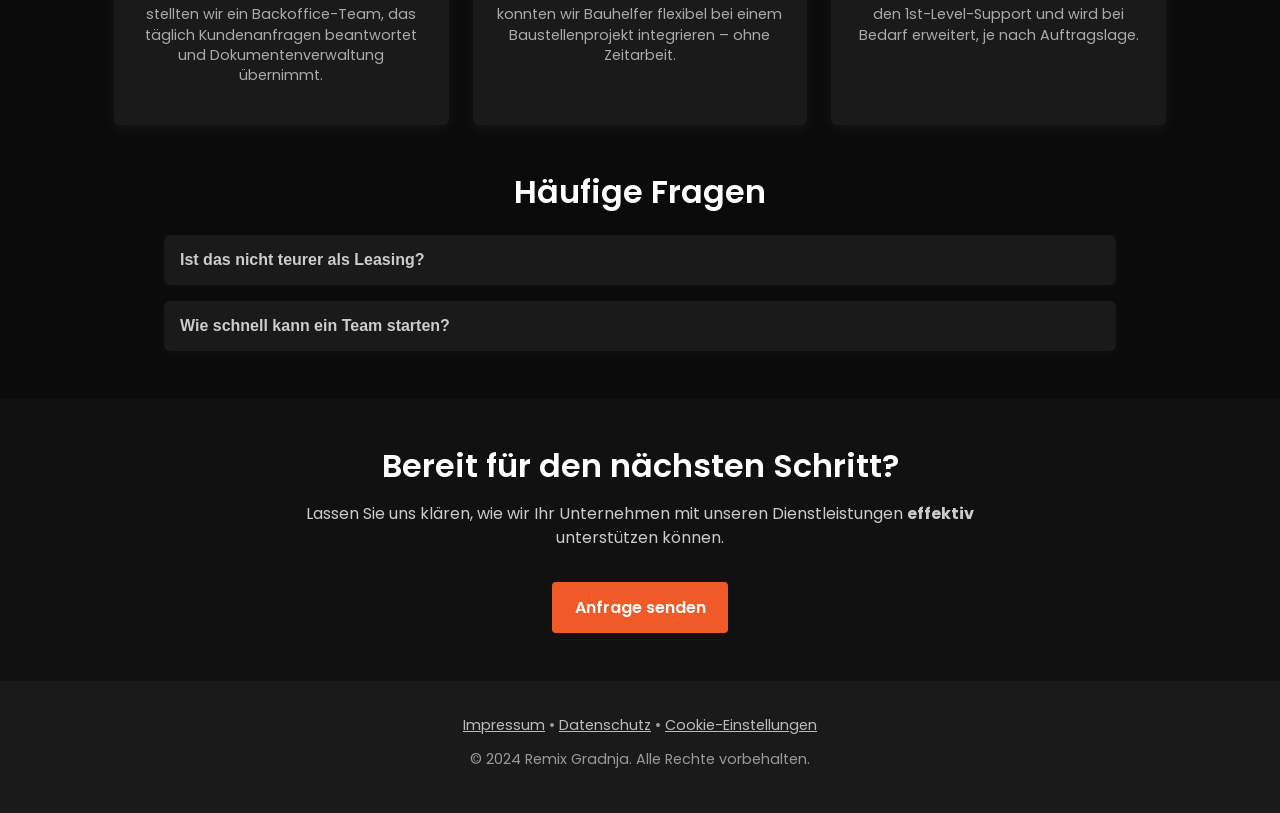
==== commit 07ac22be: "all twerks alst last bon e" ====
--- a/arbeiten.html
+++ b/arbeiten.html
@@ -2,10 +2,10 @@
 <html lang="de">
 <head>
   <meta charset="UTF-8" />
-  <title>Mit uns arbeiten – Job Werke d.o.o. | Dienstleistungsvertrag statt Leasing</title>
+  <title>Mit uns arbeiten – Remix Gradnja | Qualität in jedem Bauprojekt</title>
   <meta
     name="description"
-    content="Erfahren Sie, wie die Zusammenarbeit mit Job Werke d.o.o. funktioniert – von der Planung über Team-Zusammenstellung bis zur nahtlosen Integration und Reporting."
+    content="Erfahren Sie, wie die Zusammenarbeit mit Remix Gradnja funktioniert – von der Planung über Team-Zusammenstellung bis zur nahtlosen Integration und Reporting."
   />
   <meta name="viewport" content="width=device-width, initial-scale=1.0" />
 
@@ -15,43 +15,46 @@
     rel="stylesheet"
   />
   
+  <!-- Design System - Core Styles -->
+  <link rel="stylesheet" href="css/design-system.css" />
+  
   <!-- Main CSS (to be provided later) -->
   <link rel="stylesheet" href="css/arbeiten.css" />
 </head>
 <body>
-  <!-- ================= NAVBAR ================= -->
-  <header class="navbar">
-    <div class="navbar__logo">
-      <img src="assets/videos/logo33.png" style="max-height: 50px; width: auto;" />
+  <!-- NEW NAVIGATION -->
+  <header class="header">
+    <div class="header-container">
+      <div class="logo">
+        <img src="assets/videos/logo33.png" alt="Remix Logo" />
+      </div>
+      
+      <button class="mobile-toggle" id="menuToggle">
+        <span></span>
+        <span></span>
+        <span></span>
+      </button>
+      
+      <nav class="nav-menu" id="navMenu">
+        <ul class="nav-list german">
+          <li><a href="index.html">Home</a></li>
+          <li><a href="uber-uns.html">Über uns</a></li>
+          <li><a href="dienstleistungen.html">Dienstleistungen</a></li>
+          <li><a href="arbeiten.html" class="active">Mit uns arbeiten</a></li>
+          <li><a href="kontakt.html">Kontakt</a></li>
+        </ul>
+        
+        <ul class="nav-list english hidden">
+          <li><a href="index.html?lang=en">Home</a></li>
+          <li><a href="uber-uns.html?lang=en">About Us</a></li>
+          <li><a href="dienstleistungen.html?lang=en">Services</a></li>
+          <li><a href="arbeiten.html?lang=en" class="active">Work With Us</a></li>
+          <li><a href="kontakt.html?lang=en">Contact</a></li>
+        </ul>
+        
+        <button id="toggleLang" class="lang-button">English</button>
+      </nav>
     </div>
-    <!-- Hamburger icon (mobile) -->
-    <div class="navbar__toggle" id="mobileToggle">
-      <span></span>
-      <span></span>
-      <span></span>
-    </div>
-
-    <!-- NAV Menu -->
-    <nav class="navbar__menu" id="navbarMenu">
-      <!-- GERMAN Links -->
-      <div class="navbar__links german">
-        <a href="index.html">Home</a>
-        <a href="uber-uns.html">Über uns</a>
-        <a href="dienstleistungen.html">Dienstleistungen</a>
-        <a href="arbeiten.html" class="active">Mit uns arbeiten</a>
-        <a href="kontakt.html">Kontakt</a>
-      </div>
-      <!-- ENGLISH Links -->
-      <div class="navbar__links english hidden">
-        <a href="index.html?lang=en">Home</a>
-        <a href="uber-uns.html?lang=en">About Us</a>
-        <a href="dienstleistungen.html?lang=en">Services</a>
-        <a href="arbeiten.html?lang=en" class="active">Work With Us</a>
-        <a href="kontakt.html?lang=en">Contact</a>
-      </div>
-      <!-- Language Toggle -->
-      <button id="toggleLang" class="lang-btn">English</button>
-    </nav>
   </header>
 
 
@@ -68,15 +71,14 @@
         <div class="hero-text-block">
           <h1>Mit uns arbeiten</h1>
           <p>
-            Erleben Sie, wie unsere Dienstleistungsverträge
-            <strong>effizientere</strong> und
-            <strong>transparentere</strong> Projekte ermöglichen –
-            ganz ohne Arbeitnehmerüberlassung.
-          </p>
-          <a href="#workflowDe" class="hero-btn">Jetzt mehr erfahren</a>
+            Entdecken Sie, wie unsere Dienstleistungen 
+            <strong>effizient</strong> und <strong>transparent</strong>
+            Ihre Projekte unterstützen – ohne die Nachteile von Zeitarbeit.
+          </p>
+          <a href="#workflowDe" class="hero-btn">Mehr erfahren</a>
         </div>
         <div class="hero-image-block">
-          <img src="assets/img/28.jpg" alt="Teamwork at Job Werke" />
+          <img src="assets/new/subcontracter.png" alt="Teamwork at Remix Gradnja" />
         </div>
       </div>
     </section>
@@ -114,7 +116,7 @@
             <h3>2. Zusammensetzung des Teams</h3>
             <p>
               Wir stellen die passenden Fachkräfte aus unserem Pool zusammen.
-              Sie bleiben bei Job Werke angestellt, während Sie
+              Sie bleiben bei Remix Gradnja angestellt, während Sie
               von voller Flexibilität profitieren.
             </p>
           </div>
@@ -156,7 +158,7 @@
         <!-- Left image, Right text -->
         <div class="zigzag-item">
           <div class="zigzag-image">
-            <img src="assets/img/15.jpg" alt="Projektplanung" />
+            <img src="assets/new/paintering tool.png" alt="Projektplanung" />
           </div>
           <div class="zigzag-text">
             <h2>Schritt 1: Präzise Planung</h2>
@@ -190,14 +192,14 @@
             </ul>
           </div>
           <div class="zigzag-image">
-            <img src="assets/img/13.jpg" alt="Teamaufbau" />
+            <img src="assets/new/fours peopel wiht constuction dres.png" alt="Teamaufbau" />
           </div>
         </div>
 
         <!-- Left image, Right text -->
         <div class="zigzag-item">
           <div class="zigzag-image">
-            <img src="assets/img1/workshops.jpg" alt="Integration und Training" />
+            <img src="assets/new/trust agent .png" alt="Integration und Training" />
           </div>
           <div class="zigzag-text">
             <h2>Schritt 3: Integration &amp; Training</h2>
@@ -251,36 +253,45 @@
       <h2>Praxisbeispiele</h2>
       <div class="mini-case-grid">
         <div class="case-card">
-          <div class="step-icon">
-         <img src="assets/icons/conversation.png" alt="Remote Office Icon">
-       </div>
-       <h3>Remote-Büroservice</h3>
-       <p>
-         Für ein mittelständisches Unternehmen stellten wir
-         ein Backoffice-Team, das täglich Kundenanfragen beantwortet
-         und Dokumentenverwaltung übernimmt.
-       </p>
+          <div class="image-container">
+            <img src="assets/new/worker colab communiocation.png" alt="Remote Office Service">
+          </div>
+          <div class="step-icon">
+            <img src="assets/icons/conversation.png" alt="Remote Office Icon">
+          </div>
+          <h3>Remote-Büroservice</h3>
+          <p>
+            Für ein mittelständisches Unternehmen stellten wir
+            ein Backoffice-Team, das täglich Kundenanfragen beantwortet
+            und Dokumentenverwaltung übernimmt.
+          </p>
         </div>
         <div class="case-card">
-       <div class="step-icon">
-         <img src="assets/icons/icons8-construction-50.png" alt="Construction Icon">
-       </div>
-       <h3>Bauhelfer auf Abruf</h3>
-       <p>
-         Dank unseres Remix-Netzwerks konnten wir Bauhelfer
-         flexibel bei einem Baustellenprojekt integrieren –
-         ohne Zeitarbeit.
-       </p>
+          <div class="image-container">
+            <img src="assets/new/conosntuction clothtses.png" alt="Construction Help">
+          </div>
+          <div class="step-icon">
+            <img src="assets/icons/icons8-construction-50.png" alt="Construction Icon">
+          </div>
+          <h3>Bauhelfer auf Abruf</h3>
+          <p>
+            Dank unseres Remix-Netzwerks konnten wir Bauhelfer
+            flexibel bei einem Baustellenprojekt integrieren –
+            ohne Zeitarbeit.
+          </p>
         </div>
         <div class="case-card">
-          <div class="step-icon">
-         <img src="assets/icons/icons8-computer-support-48.png" alt="IT Support Icon">
-       </div>
-       <h3>IT-Support &amp; Quality Checks</h3>
-       <p>
-         Ein kleines IT-Team unterstützt remote den 1st-Level-Support
-         und wird bei Bedarf erweitert, je nach Auftragslage.
-       </p>
+          <div class="image-container">
+            <img src="assets/new/it worj.png" alt="IT Support">
+          </div>
+          <div class="step-icon">
+            <img src="assets/icons/icons8-computer-support-48.png" alt="IT Support Icon">
+          </div>
+          <h3>IT-Support &amp; Quality Checks</h3>
+          <p>
+            Ein kleines IT-Team unterstützt remote den 1st-Level-Support
+            und wird bei Bedarf erweitert, je nach Auftragslage.
+          </p>
         </div>
       </div>
     </section>
@@ -352,7 +363,7 @@
           <a href="#workflowEn" class="hero-btn">Learn More</a>
         </div>
         <div class="hero-image-block">
-          <img src="assets/img/28.jpg" alt="Teamwork at Job Werke" />
+          <img src="assets/new/subcontracter.png" alt="Teamwork at Remix Gradnja" />
         </div>
       </div>
     </section>
@@ -416,7 +427,7 @@
             <p>
               We provide regular status reports,
               adjusting team size or scope as needed –
-              ensuring you’re always in control.
+              ensuring you're always in control.
             </p>
           </div>
         </div>
@@ -431,7 +442,7 @@
         <!-- Left image, Right text -->
         <div class="zigzag-item">
           <div class="zigzag-image">
-            <img src="assets/img/15.jpg" alt="Project planning" />
+            <img src="assets/new/paintering tool.png" alt="Project planning" />
           </div>
           <div class="zigzag-text">
             <h2>Step 1: Precise Planning</h2>
@@ -463,14 +474,14 @@
             </ul>
           </div>
           <div class="zigzag-image">
-            <img src="assets/img/13.jpg" alt="Team building" />
+            <img src="assets/new/fours peopel wiht constuction dres.png" alt="Team building" />
           </div>
         </div>
 
         <!-- Left image, Right text -->
         <div class="zigzag-item">
           <div class="zigzag-image">
-            <img src="assets/img1/workshops.jpg" alt="Integration und Training" />
+            <img src="assets/new/trust agent .png" alt="Integration and Training" />
           </div>
           <div class="zigzag-text">
             <h2>Step 3: Integration &amp; Training</h2>
@@ -522,37 +533,48 @@
          MINI CASE STUDIES (EN)
     ========================== -->
     <section class="mini-cases-en">
-      <h2>Practical Examples</h2>
+      <h2>Case Studies</h2>
       <div class="mini-case-grid">
         <div class="case-card">
-          <div class="step-icon">
-            <img src="assets/icons/icons8-data-60.png" alt="IT Support Icon">
-          </div>
-          <h3>Remote Back Office</h3>
-          <p>
-            We supplied a remote admin team for a mid-sized company,
-            handling daily inquiries and document management.
+          <div class="image-container">
+            <img src="assets/new/worker colab communiocation.png" alt="Remote Office Service">
+          </div>
+          <div class="step-icon">
+            <img src="assets/icons/conversation.png" alt="Remote Office Icon">
+          </div>
+          <h3>Remote Office Support</h3>
+          <p>
+            We provided a backoffice team for a mid-sized business, 
+            handling daily customer inquiries and
+            document management.
           </p>
         </div>
         <div class="case-card">
-          <div class="step-icon">
-            <img src="assets/icons/icons8-construction-50.png" alt="IT Support Icon">
-          </div>
-          <h3>On-Call Construction Helpers</h3>
-          <p>
-            Through our Remix network, we integrated flexible
-            construction workers at a job site –
-            <strong>without</strong> leasing models.
+          <div class="image-container">
+            <img src="assets/new/conosntuction clothtses.png" alt="Construction Help">
+          </div>
+          <div class="step-icon">
+            <img src="assets/icons/icons8-construction-50.png" alt="Construction Icon">
+          </div>
+          <h3>On-Call Construction Help</h3>
+          <p>
+            Our Remix network allowed us to flexibly deploy
+            construction helpers to a project site—
+            without temp staffing contracts.
           </p>
         </div>
         <div class="case-card">
+          <div class="image-container">
+            <img src="assets/new/it worj.png" alt="IT Support">
+          </div>
           <div class="step-icon">
             <img src="assets/icons/icons8-computer-support-48.png" alt="IT Support Icon">
           </div>
-          <h3>IT Support & QA</h3>
-          <p>
-            A small IT team provides remote first-level support,
-            easily scaled up or down as workloads change.
+          <h3>IT Support &amp; QA</h3>
+          <p>
+            A small IT team provides remote 1st-level support,
+            scaling up based on demand and
+            service level requirements.
           </p>
         </div>
       </div>
@@ -592,7 +614,7 @@
       <div class="final-cta-inner">
         <h2>Ready for the Next Step?</h2>
         <p>
-          Let’s explore how our services can
+          Let's explore how our services can
           <strong>efficiently</strong> strengthen your operations.
         </p>
         <a href="kontakt.html?lang=en#name-en" class="cta-btn">Send Inquiry</a>
@@ -609,15 +631,15 @@
       <a href="datenschutz.html">Datenschutz</a> &bull;
       <a href="cookie.html">Cookie-Einstellungen</a>
     </p>
-    <p>&copy; 2024 Job Werke d.o.o. Alle Rechte vorbehalten.</p>
+    <p>&copy; 2024 Remix Gradnja. Alle Rechte vorbehalten.</p>
   </footer>
 
   <!-- OPTIONAL JS for toggles, FAQ, etc. -->
   <script src="js/arbeiten.js"></script>
   <script>
     // MOBILE NAV
-    const mobileToggle = document.getElementById('mobileToggle');
-    const navbarMenu = document.getElementById('navbarMenu');
+    const mobileToggle = document.getElementById('menuToggle');
+    const navbarMenu = document.getElementById('navMenu');
     mobileToggle.addEventListener('click', () => {
       navbarMenu.classList.toggle('nav-open');
     });
--- a/css/design-system.css
+++ b/css/design-system.css
@@ -0,0 +1,455 @@
+/* 
+ * Job Werke Design System
+ * Central styling for consistent design across all pages
+ */
+
+:root {
+  /* Color System */
+  --primary: #181844;      /* Primary brand color - deep blue */
+  --primary-dark: #0f0f30; /* Darker shade for hover states */
+  --primary-light: #24236c; /* Lighter shade for accents */
+  
+  --accent: #e0a70c;       /* Secondary accent color - gold */
+  --accent-light: #f5c234; /* Lighter accent for hover states */
+  
+  --success: #28a745;      /* Success state - green */
+  --error: #f44336;        /* Error state - red */
+  --info: #2196f3;         /* Info state - blue */
+  --warning: #FFC107;      /* Warning state - amber */
+  
+  --text-dark: #333333;    /* Primary text color */
+  --text-medium: #666666;  /* Secondary text color */
+  --text-light: #999999;   /* Tertiary text color */
+  
+  --bg-light: #f8f9fa;     /* Light background color */
+  --bg-dark: #181844;      /* Dark background color (same as primary) */
+  --bg-card: #ffffff;      /* Card background color */
+
+  /* Spacing System (8px grid) */
+  --space-xs: 0.5rem;    /* 8px */
+  --space-sm: 1rem;      /* 16px */
+  --space-md: 1.5rem;    /* 24px */
+  --space-lg: 2rem;      /* 32px */
+  --space-xl: 3rem;      /* 48px */
+  
+  /* Border Radius */
+  --radius-sm: 4px;
+  --radius-md: 8px;
+  --radius-lg: 16px;
+  --radius-round: 50%;
+  
+  /* Shadows */
+  --shadow-sm: 0 2px 4px rgba(0,0,0,0.05);
+  --shadow-md: 0 4px 8px rgba(0,0,0,0.1);
+  --shadow-lg: 0 8px 16px rgba(0,0,0,0.15);
+  
+  /* Typography */
+  --font-family: 'Poppins', sans-serif;
+  --font-size-base: 1rem;     /* 16px */
+  --font-size-sm: 0.875rem;   /* 14px */
+  --font-size-lg: 1.125rem;   /* 18px */
+  --font-size-xl: 1.5rem;     /* 24px */
+  --font-size-2xl: 2rem;      /* 32px */
+  
+  /* Line Heights */
+  --line-height-tight: 1.2;
+  --line-height-base: 1.6;
+  --line-height-relaxed: 1.8;
+  
+  /* Transitions */
+  --transition-fast: 0.2s ease;
+  --transition-base: 0.3s ease;
+  --transition-slow: 0.5s ease;
+}
+
+/* Base Styles */
+body {
+  font-family: var(--font-family);
+  color: var(--text-dark);
+  line-height: var(--line-height-relaxed);
+  background-color: var(--bg-light);
+  margin: 0;
+  padding: 0;
+}
+
+/* Typography */
+h1, h2, h3, h4, h5, h6 {
+  margin-top: 0;
+  margin-bottom: var(--space-sm);
+  font-weight: 600;
+  line-height: var(--line-height-tight);
+  color: var(--primary);
+}
+
+h1 {
+  font-size: var(--font-size-2xl);
+}
+
+h2 {
+  font-size: var(--font-size-xl);
+}
+
+h3 {
+  font-size: var(--font-size-lg);
+}
+
+p {
+  margin-top: 0;
+  margin-bottom: var(--space-sm);
+  line-height: var(--line-height-relaxed);
+}
+
+a {
+  color: var(--primary);
+  text-decoration: none;
+  transition: color var(--transition-base);
+}
+
+a:hover, a:focus {
+  color: var(--primary-light);
+  text-decoration: underline;
+}
+
+/* Buttons */
+.btn-primary {
+  display: inline-block;
+  background-color: var(--primary);
+  color: white;
+  font-weight: 500;
+  padding: 0.75rem 1.5rem;
+  border-radius: var(--radius-sm);
+  border: none;
+  cursor: pointer;
+  text-decoration: none;
+  text-align: center;
+  transition: background-color var(--transition-base);
+}
+
+.btn-primary:hover, .btn-primary:focus {
+  background-color: var(--primary-light);
+  color: white;
+  text-decoration: none;
+}
+
+.btn-secondary {
+  display: inline-block;
+  background-color: transparent;
+  color: var(--primary);
+  font-weight: 500;
+  padding: 0.75rem 1.5rem;
+  border-radius: var(--radius-sm);
+  border: 1px solid var(--primary);
+  cursor: pointer;
+  text-decoration: none;
+  text-align: center;
+  transition: background-color var(--transition-base);
+}
+
+.btn-secondary:hover, .btn-secondary:focus {
+  background-color: rgba(0,0,0,0.05);
+  text-decoration: none;
+}
+
+.btn-accent {
+  display: inline-block;
+  background-color: var(--accent);
+  color: white;
+  font-weight: 500;
+  padding: 0.75rem 1.5rem;
+  border-radius: var(--radius-sm);
+  border: none;
+  cursor: pointer;
+  text-decoration: none;
+  text-align: center;
+  transition: background-color var(--transition-base);
+}
+
+.btn-accent:hover, .btn-accent:focus {
+  background-color: var(--accent-light);
+  color: white;
+  text-decoration: none;
+}
+
+/* Forms */
+.form-group {
+  margin-bottom: var(--space-md);
+}
+
+.form-group label {
+  display: block;
+  margin-bottom: var(--space-xs);
+  font-weight: 500;
+}
+
+.form-control {
+  display: block;
+  width: 100%;
+  padding: 0.75rem 1rem;
+  font-size: var(--font-size-base);
+  line-height: var(--line-height-base);
+  color: var(--text-dark);
+  background-color: white;
+  border: 1px solid #ddd;
+  border-radius: var(--radius-sm);
+  transition: border-color var(--transition-base);
+}
+
+.form-control:focus {
+  border-color: var(--primary);
+  outline: none;
+}
+
+/* Cards */
+.card {
+  background-color: var(--bg-card);
+  border-radius: var(--radius-md);
+  box-shadow: var(--shadow-md);
+  padding: var(--space-lg);
+  margin-bottom: var(--space-md);
+}
+
+/* Status Badges */
+.status-badge {
+  display: inline-block;
+  padding: 0.25rem 0.75rem;
+  border-radius: 20px;
+  font-size: var(--font-size-sm);
+  font-weight: 600;
+}
+
+.status-pending {
+  background-color: var(--warning);
+  color: #333;
+}
+
+.status-confirmed {
+  background-color: var(--success);
+  color: white;
+}
+
+.status-canceled {
+  background-color: var(--error);
+  color: white;
+}
+
+/* Utilities */
+.container {
+  width: 100%;
+  max-width: 1200px;
+  margin-left: auto;
+  margin-right: auto;
+  padding-left: var(--space-sm);
+  padding-right: var(--space-sm);
+}
+
+.text-center {
+  text-align: center;
+}
+
+.mt-0 { margin-top: 0; }
+.mt-1 { margin-top: var(--space-xs); }
+.mt-2 { margin-top: var(--space-sm); }
+.mt-3 { margin-top: var(--space-md); }
+.mt-4 { margin-top: var(--space-lg); }
+.mt-5 { margin-top: var(--space-xl); }
+
+.mb-0 { margin-bottom: 0; }
+.mb-1 { margin-bottom: var(--space-xs); }
+.mb-2 { margin-bottom: var(--space-sm); }
+.mb-3 { margin-bottom: var(--space-md); }
+.mb-4 { margin-bottom: var(--space-lg); }
+.mb-5 { margin-bottom: var(--space-xl); }
+
+.hidden {
+  display: none !important;
+}
+
+/* Mobile Optimization */
+@media (max-width: 768px) {
+  /* Adjust containers and spacing */
+  .container {
+    padding-left: var(--space-sm);
+    padding-right: var(--space-sm);
+  }
+  
+  /* Adjust text sizes */
+  h1 { font-size: calc(var(--font-size-2xl) * 0.85); }
+  h2 { font-size: calc(var(--font-size-xl) * 0.85); }
+  
+  /* Increase tap targets */
+  .btn-primary, 
+  .btn-secondary,
+  .btn-accent {
+    padding: 0.875rem 1.5rem;
+    min-height: 44px;
+  }
+  
+  .form-control {
+    padding: 0.875rem 1rem;
+    min-height: 44px;
+  }
+}
+
+/* Responsive Image */
+.img-fluid {
+  max-width: 100%;
+  height: auto;
+}
+
+/* Add this at the end of the file or within a relevant section */
+@keyframes waveAnimation {
+  0% { background-position: 0% 50%; }
+  50% { background-position: 100% 50%; }
+  100% { background-position: 0% 50%; }
+}
+
+@keyframes pulseGlow {
+  0% { box-shadow: 0 0 10px rgba(255, 48, 25, 0.5); }
+  50% { box-shadow: 0 0 20px rgba(255, 94, 98, 0.7); }
+  100% { box-shadow: 0 0 10px rgba(255, 48, 25, 0.5); }
+}
+
+.navbar {
+  position: relative;
+  overflow: hidden;
+  background: none !important; /* Remove any background that might override */
+}
+
+.navbar::before {
+  content: "";
+  position: absolute;
+  top: -20px; /* Extend further upward */
+  left: -20px; /* Extend further to left */
+  right: -20px; /* Extend further to right */
+  bottom: -15px; /* Extend downward */
+  z-index: -1;
+  background: linear-gradient(-45deg, #ff0000, #ff3300, #ff2600, #ff6600, #ff0000);
+  background-size: 150% 150%; /* Smaller size for more dramatic movement */
+  animation: waveAnimation 4s ease-in-out infinite; /* Even faster animation */
+  filter: blur(8px); /* Increased blur for more flame-like appearance */
+  opacity: 0.9; /* Slightly transparent to enhance glow effect */
+}
+
+.navbar::after {
+  content: "";
+  position: absolute;
+  top: -5px;
+  left: -5px;
+  right: -5px;
+  bottom: -5px;
+  z-index: -1;
+  background: rgba(0, 0, 0, 0.4); /* Less dark overlay to show more red */
+  animation: pulseGlow 2s ease-in-out infinite; /* Faster pulse */
+  border-radius: 10px; /* Slight rounding of the glow */
+}
+
+/* Ensure text is visible against the animated background */
+.navbar__links a {
+  color: white;
+  text-shadow: 0 0 5px rgba(0, 0, 0, 0.5);
+  position: relative;
+  z-index: 1;
+}
+
+.navbar__links a.active {
+  color: #ff9966;
+  text-shadow: 0 0 8px rgba(255, 80, 0, 0.8);
+}
+
+.lang-btn {
+  background: rgba(0, 0, 0, 0.3);
+  color: white;
+  border: 1px solid rgba(255, 255, 255, 0.3);
+  position: relative;
+  z-index: 1;
+}
+
+.navbar__logo {
+  position: relative;
+  z-index: 1;
+}
+
+/* Ensure the rest of the navbar styles are preserved */
+/* It's crucial that the text and logo remain readable over the animation. */
+/* Further adjustments to text color, link styles, and potentially z-index might be needed */
+
+/* Ensure the navbar toggle button has proper z-index and positioning */
+.navbar__toggle {
+  display: none; /* Hidden by default, shown in media query */
+  flex-direction: column;
+  gap: 4px;
+  margin-left: auto;
+  cursor: pointer;
+  position: relative;
+  z-index: 9999; /* Highest z-index to ensure it's always clickable */
+}
+
+/* Media query for mobile navigation */
+@media (max-width: 768px) {
+  .navbar {
+    position: relative;
+    height: 60px;
+    z-index: 9000; /* High z-index but lower than toggle */
+  }
+  
+  .navbar__toggle {
+    display: flex; /* Show toggle on mobile */
+  }
+  
+  .navbar::before,
+  .navbar::after {
+    z-index: -1; /* Keep the effects behind the content */
+  }
+  
+  .navbar__menu {
+    position: fixed; /* Fixed positioning */
+    top: 60px; /* Height of navbar */
+    left: 0;
+    right: 0; /* Ensure it spans full width */
+    flex-direction: column;
+    width: 100%;
+    background-color: rgba(0, 0, 0, 0.95); /* Solid background */
+    padding: 1.5rem;
+    z-index: 9000; /* High z-index but lower than toggle */
+    opacity: 0;
+    visibility: hidden; /* Hide initially */
+    display: none; /* Start fully hidden */
+    box-shadow: 0 5px 15px rgba(0, 0, 0, 0.5);
+    height: auto;
+    overflow-y: auto;
+    max-height: calc(100vh - 60px);
+  }
+  
+  .navbar__menu.nav-open {
+    opacity: 1;
+    visibility: visible;
+    display: flex; /* Force display when open */
+    transform: none; /* Remove transform to avoid animation issues */
+  }
+  
+  .navbar__links {
+    flex-direction: column;
+    width: 100%;
+    align-items: center;
+    text-align: center;
+    margin-bottom: 1rem;
+  }
+  
+  .navbar__links a {
+    display: block;
+    width: 100%;
+    padding: 0.75rem;
+    font-size: 1.2rem;
+    color: white; /* Ensure links are visible against dark background */
+  }
+  
+  .lang-btn {
+    margin-top: 1rem;
+    padding: 0.75rem 1.5rem;
+    width: 100%;
+    max-width: 200px;
+    color: white;
+    border: 1px solid white;
+    background: transparent;
+  }
+} 
--- a/css/arbeiten.css
+++ b/css/arbeiten.css
@@ -39,90 +39,110 @@
 }
 
 /***************************************************************
-  2) NAVBAR
-***************************************************************/
-.navbar {
+  2) NAVIGATION
+***************************************************************/
+.header {
   position: fixed;
   /* Positioning */
-  top: 1rem;            /* space from the top */
-  left: 50%;            /* center horizontally */
+  top: 1rem;
+  left: 50%;
   transform: translateX(-50%);
   
   /* Size & layout */
-  width: 80%;           /* or however wide you want it */
-  display: flex;
-  align-items: center;
-  justify-content: space-between;
+  width: 80%;
   
   /* Look & feel */
-  background: linear-gradient(360deg, #7f6060, #f90000);  /* gradient color */
+  background: linear-gradient(360deg, #7f6060, #f90000);
   padding: 0.75rem 1.5rem;
-  border-radius: 9999px;     /* large radius for that “pill” shape */
+  border-radius: 9999px;
   
   /* Glow / Shadow */
   box-shadow: 0 0 10px rgba(175, 27, 27, 0.7),
               0 0 25px rgba(182, 62, 62, 0.4);
   
   /* Layer above page content */
-  z-index: 9999;
-}
-.navbar__logo {
-  flex-shrink: 0;
-}
-.navbar-logo-video {
+  z-index: 1000;
+}
+
+.header-container {
+  display: flex;
+  align-items: center;
+  justify-content: space-between;
+  padding: 0 1rem;
+}
+
+.logo img {
   max-height: 50px;
   object-fit: contain;
   pointer-events: none;
   transition: transform 0.3s ease;
 }
-.navbar__logo:hover .navbar-logo-video {
+
+.logo:hover img {
   transform: scale(1.05);
 }
 
-/* Hamburger for mobile */
-.navbar__toggle {
+/* Mobile toggle styling */
+.mobile-toggle {
   display: none;
-  flex-direction: column;
-  gap: 4px;
-  margin-left: auto;
   cursor: pointer;
-}
-.navbar__toggle span {
+  z-index: 1001;
+}
+
+.mobile-toggle span {
+  display: block;
   width: 24px;
   height: 3px;
-  background: #fff;
+  background-color: #fff;
+  margin: 5px 0;
+  transition: transform 0.3s ease-in-out, opacity 0.3s ease-in-out;
   border-radius: 2px;
-  transition: all 0.3s ease;
-}
-
-/* Desktop menu */
-.navbar__menu {
+}
+
+.mobile-toggle span.active:nth-child(1) {
+  transform: translateY(8px) rotate(45deg);
+}
+
+.mobile-toggle span.active:nth-child(2) {
+  opacity: 0;
+}
+
+.mobile-toggle span.active:nth-child(3) {
+  transform: translateY(-8px) rotate(-45deg);
+}
+
+/* Nav menu styling */
+.nav-menu {
   display: flex;
   align-items: center;
-  gap: 1.5rem;
-  margin-left: auto;
-}
-
-/* Nav links */
-.navbar__links {
-  display: flex;
-  align-items: center;
+}
+
+.nav-list {
+  display: flex;
+  list-style: none;
   gap: 1.2rem;
+  margin-right: 1.5rem;
   font-weight: bold;
   color: #fff;
   text-shadow: 0 0 5px rgba(255, 255, 255, 0.7);
-  border: 1px solid rgba(255, 255, 255, 0.5);
-  padding: 0.5rem 1rem;
-  backdrop-filter: blur(5px);
-  border-radius: 8px;
-}
-.navbar__links a {
-  font-weight: 1000;
+}
+
+.nav-list li a {
+  font-weight: 700;
   color: #f5f5f5;
   position: relative;
   padding: 0.2rem 0;
 }
-.navbar__links a.active::after {
+
+.nav-list li a:hover {
+  color: #fff;
+}
+
+.nav-list li a.active {
+  position: relative;
+}
+
+.nav-list li a.active::after {
   content: "";
   position: absolute;
   left: 0;
@@ -131,57 +151,75 @@
   height: 2px;
   background: #888; /* subtle silver for active link */
 }
-.navbar__links a:hover {
-  color: #fff; 
-}
-
-/* Language btn */
-.lang-btn {
+
+/* Language toggle */
+.lang-button {
   background: #a52121;
   color: #eee;
   padding: 0.4rem 1rem;
   border-radius: 100px;
   font-weight: 500;
-  border: 2px solid rgba(255, 255, 255, 0.5); /* solid blur border */
+  border: 2px solid rgba(255, 255, 255, 0.5);
   cursor: pointer;
   transition: background 0.3s ease, border-color 0.3s ease;
-  box-shadow: 0 0 10px rgba(255, 255, 255, 0.5); /* shiny effect */
-}
-.lang-btn:hover {
+  box-shadow: 0 0 10px rgba(255, 255, 255, 0.5);
+  margin-left: 20px;
+}
+
+.lang-button:hover {
   background: #666;
-  border-color: rgba(255, 255, 255, 0.8); /* more shiny on hover */
-}
-
-/* Mobile nav */
+  border-color: rgba(255, 255, 255, 0.8);
+}
+
+/* Mobile styles */
 @media (max-width: 768px) {
-  .navbar {
+  .header {
     height: 60px;
-  }
-  .navbar__toggle {
-    display: flex;
-    margin-left: auto;
-  }
-  .navbar__menu {
-    position: absolute;
-    top: 60px;
-    left: 0;
+    width: 95%;
+    padding: 0.5rem;
+  }
+  
+  .mobile-toggle {
+    display: block;
+  }
+  
+  .nav-menu {
+    position: fixed;
+    top: 0;
+    right: -100%;
+    width: 80%;
+    height: 100vh;
+    background: rgba(20, 20, 20, 0.95);
+    backdrop-filter: blur(10px);
     flex-direction: column;
-    width: 100%;
-    gap: 1rem;
-    background: #1a1a1a;
-    padding: 1rem 2rem;
-    transform: translateY(-120%);
-    transition: transform 0.3s ease;
-    z-index: 99;
-  }
-  .navbar__menu.nav-open {
-    transform: translateY(0);
-  }
-  .navbar__links {
+    justify-content: center;
+    text-align: center;
+    transition: right 0.3s ease-in-out;
+    box-shadow: -5px 0 15px rgba(0, 0, 0, 0.5);
+    z-index: 999;
+    padding: 2rem;
+  }
+  
+  .nav-menu.active {
+    right: 0;
+  }
+  
+  .nav-list {
     flex-direction: column;
-    gap: 0.75rem;
-  }
-}
+    margin-right: 0;
+    margin-bottom: 2rem;
+  }
+  
+  .nav-list li a {
+    font-size: 1.2rem;
+  }
+  
+  .lang-button {
+    margin: 20px 0 0 0;
+    width: 150px;
+  }
+}
+
 /***************************************************************
   3) HERO ANGLED (GER/EN)
 ***************************************************************/
@@ -237,13 +275,21 @@
   flex: 1 1 400px;
   overflow: hidden;
   text-align: center;
+  min-height: 350px;
+  display: flex;
+  justify-content: center;
+  align-items: center;
 }
 .hero-image-block img {
+  width: 100%;
+  height: 100%;
+  min-height: 350px;
   max-height: 400px;
   border-radius: 8px;
   box-shadow: 0 4px 16px rgba(255,255,255,0.05);
   object-fit: cover;
   transition: transform 0.4s ease;
+  padding: 0;
 }
 .hero-image-block:hover img {
   transform: scale(1.04);
@@ -254,10 +300,22 @@
     background: #222;
     flex-direction: column;
     text-align: center;
+    padding: 2rem 1rem;
+  }
+  .hero-text-block {
+    order: 1;
+  }
+  .hero-image-block {
+    order: 2;
+    min-height: 250px;
   }
   .hero-image-block img {
-    max-height: 200px;
+    width: 100%;
+    height: 250px;
+    min-height: 250px;
+    max-height: 250px;
     margin-top: 1rem;
+    object-fit: cover;
   }
 }
 
@@ -283,7 +341,7 @@
 .workflow-steps {
   display: grid;
   grid-template-columns: repeat(auto-fit, minmax(220px,1fr));
-  gap: 2rem;
+  gap: 1.5rem;
 }
 .workflow-step {
   background: #1a1a1a;
@@ -291,6 +349,10 @@
   padding: 1.5rem;
   box-shadow: 0 4px 14px rgba(255,255,255,0.05);
   transition: transform 0.3s ease;
+  height: 100%;
+  min-height: 250px;
+  display: flex;
+  flex-direction: column;
 }
 .workflow-step:hover {
   transform: translateY(-3px);
@@ -345,19 +407,41 @@
   border-radius: 6px;
   box-shadow: 0 3px 12px rgba(255,255,255,0.05);
   transition: transform 0.3s ease;
+  display: flex;
+  justify-content: center;
+  align-items: center;
+  min-height: 320px;
+  max-height: 380px;
 }
 .zigzag-image img {
   width: 100%;
-  height: auto;
+  height: 100%;
+  min-height: 320px; 
+  max-height: 380px;
   object-fit: cover;
-}
+  border-radius: 6px;
+  padding: 0;
+  transition: transform 0.3s ease;
+}
+
+/* Add specific styling for the painting tool image */
+.zigzag-image img[src*="paintering tool.png"] {
+  object-position: center center;
+  object-fit: contain;
+}
+
+/* Add specific styling for the trust agent image */
+.zigzag-image img[src*="trust agent .png"] {
+  object-position: center 10%; /* Position higher to show faces better */
+}
+
 .zigzag-text {
   flex: 1 1 400px;
   color: #ccc;
 }
 .zigzag-text h2 {
   font-size: 1.5rem;
-  margin-bottom: 0.8rem;c
+  margin-bottom: 0.8rem;
   color: #fff;
 }
 .zigzag-text p {
@@ -404,7 +488,7 @@
 .roles-columns {
   display: flex;
   flex-wrap: wrap;
-  gap: 2rem;
+  gap: 1.5rem;
   justify-content: center;
   margin-top: 2rem;
 }
@@ -415,6 +499,10 @@
   border-radius: 6px;
   box-shadow: 0 4px 14px rgba(255,255,255,0.05);
   transition: transform 0.3s ease;
+  height: 100%;
+  min-height: 220px;
+  display: flex;
+  flex-direction: column;
 }
 .role-col:hover {
   transform: translateY(-3px);
@@ -449,7 +537,9 @@
 .mini-case-grid {
   display: grid;
   grid-template-columns: repeat(auto-fit, minmax(240px, 1fr));
-  gap: 2rem;
+  gap: 1.5rem;
+  max-width: 1100px;
+  margin: 0 auto;
 }
 .case-card {
   background: #1a1a1a;
@@ -457,6 +547,11 @@
   border-radius: 6px;
   box-shadow: 0 4px 14px rgba(255,255,255,0.05);
   transition: transform 0.3s ease;
+  display: flex;
+  flex-direction: column;
+  align-items: center;
+  height: 100%;
+  min-height: 320px;
 }
 .case-card:hover {
   transform: translateY(-3px);
@@ -470,6 +565,33 @@
   font-size: 0.9rem;
   color: #aaa;
   line-height: 1.4;
+}
+.case-card .image-container {
+  width: 100%;
+  height: 180px;
+  margin-bottom: 1rem;
+  overflow: hidden;
+  border-radius: 4px;
+}
+.case-card .image-container img {
+  width: 100%;
+  height: 100%;
+  object-fit: cover;
+  object-position: center 30%; /* Position lower to show faces better */
+  background-color: #333;
+  padding: 5px;
+  transition: transform 0.3s ease;
+}
+.case-card .image-container img:hover {
+  transform: scale(1.05);
+}
+.case-card-img {
+  width: 100%;
+  height: 240px;
+  object-fit: cover;
+  border-radius: 6px 6px 0 0;
+  padding: 0;
+  transition: transform 0.3s ease;
 }
 
 /***************************************************************
